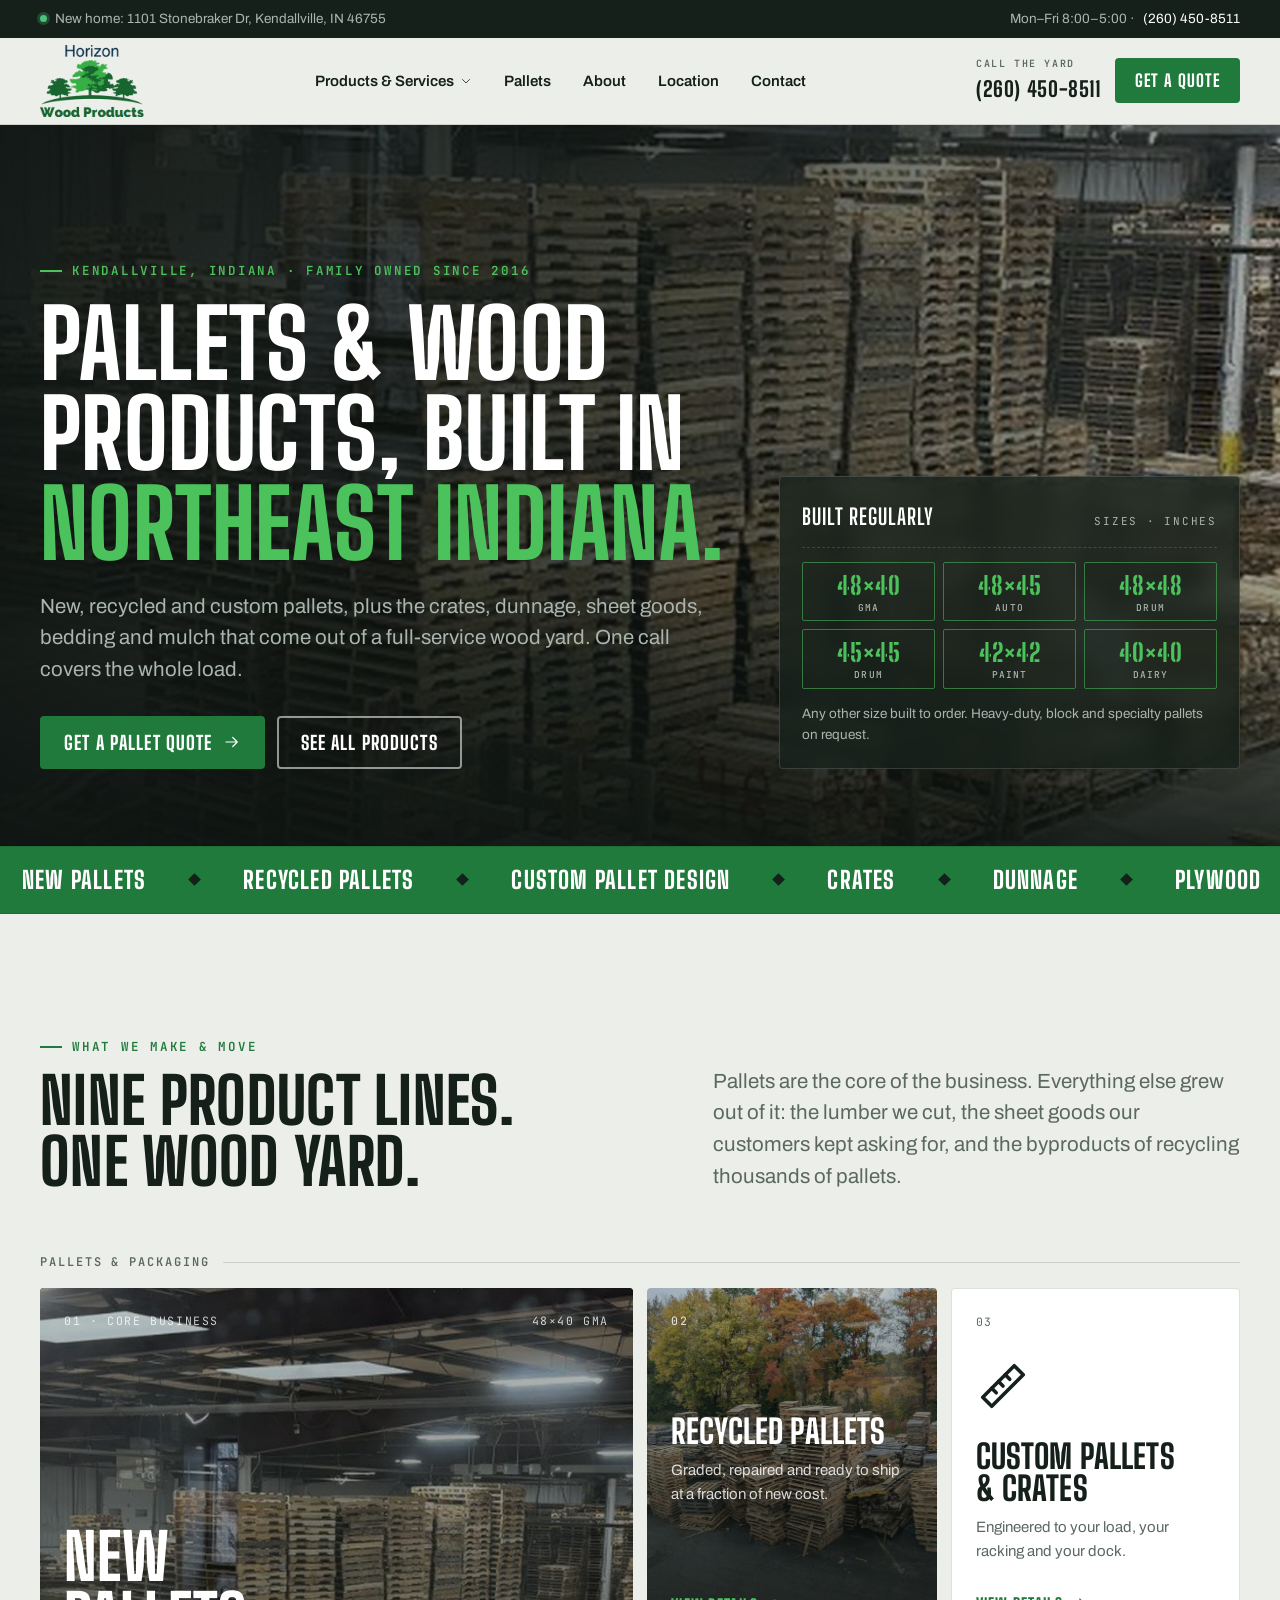
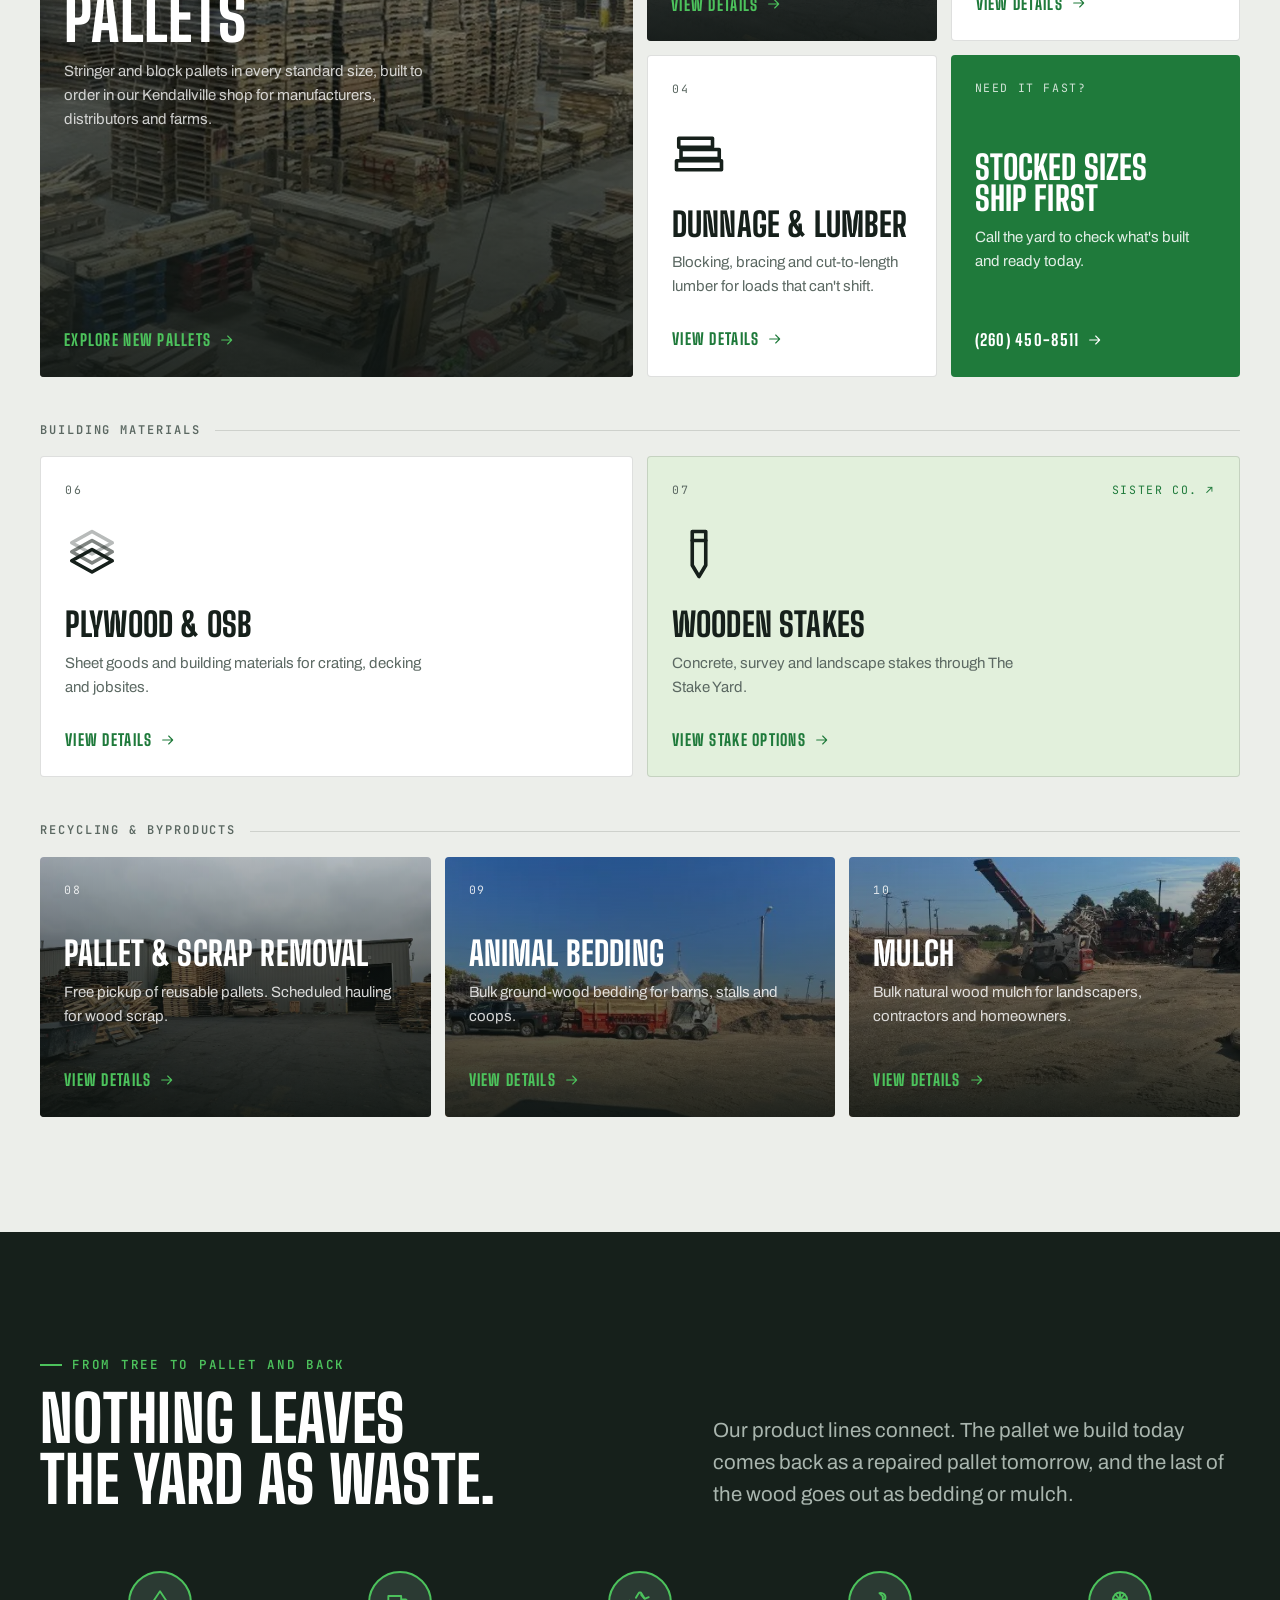
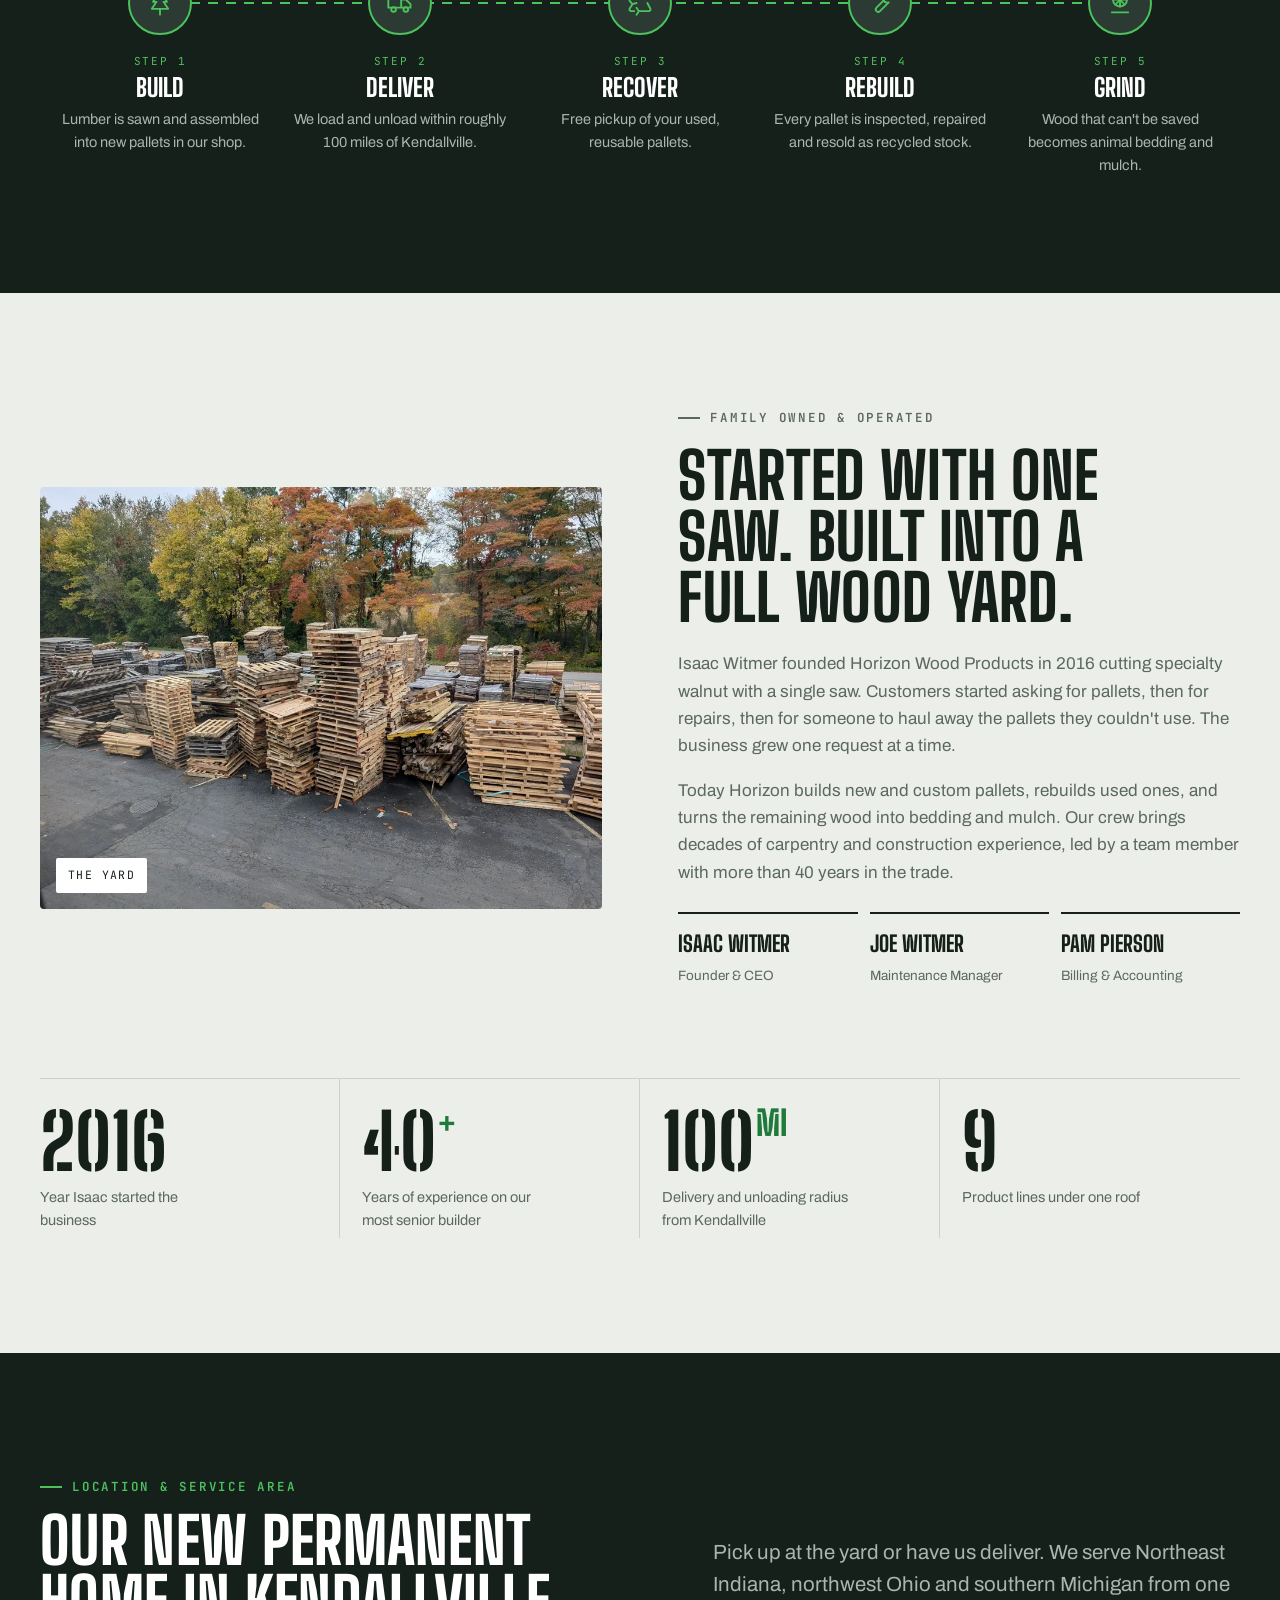
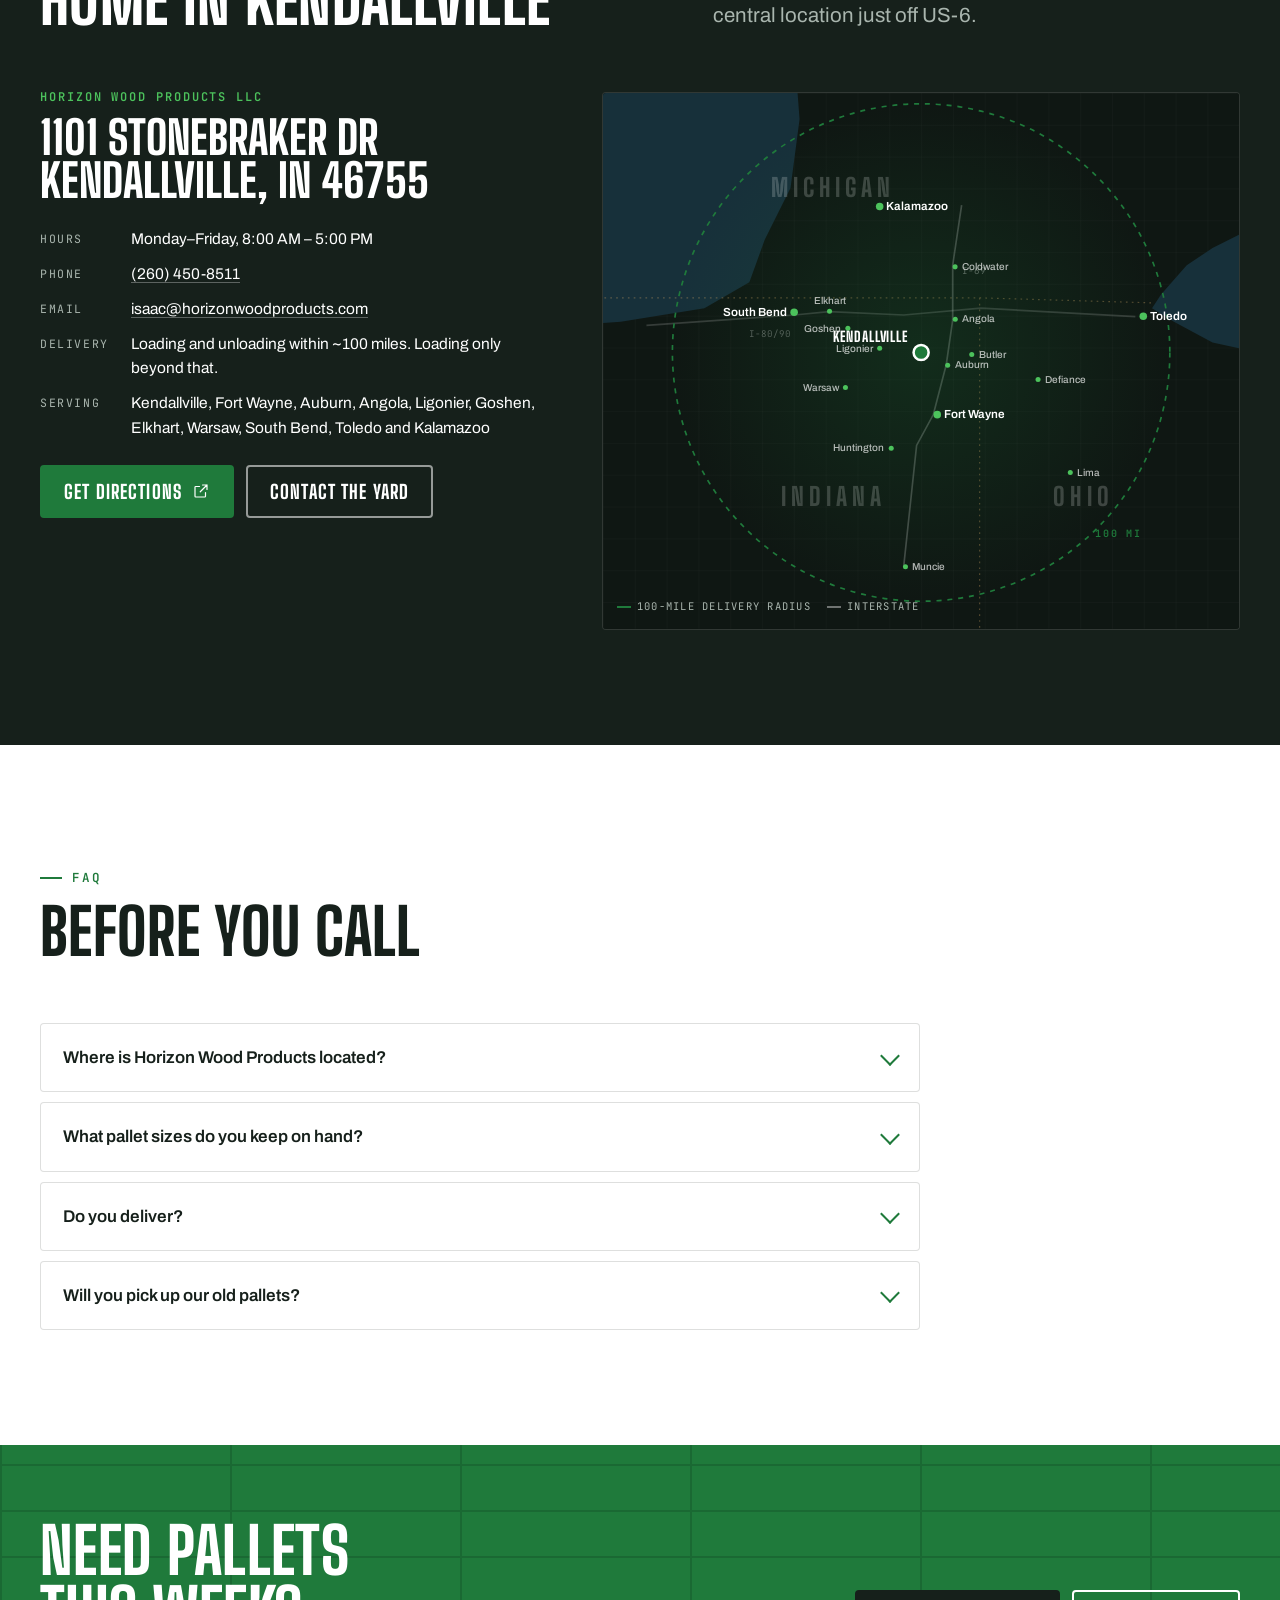
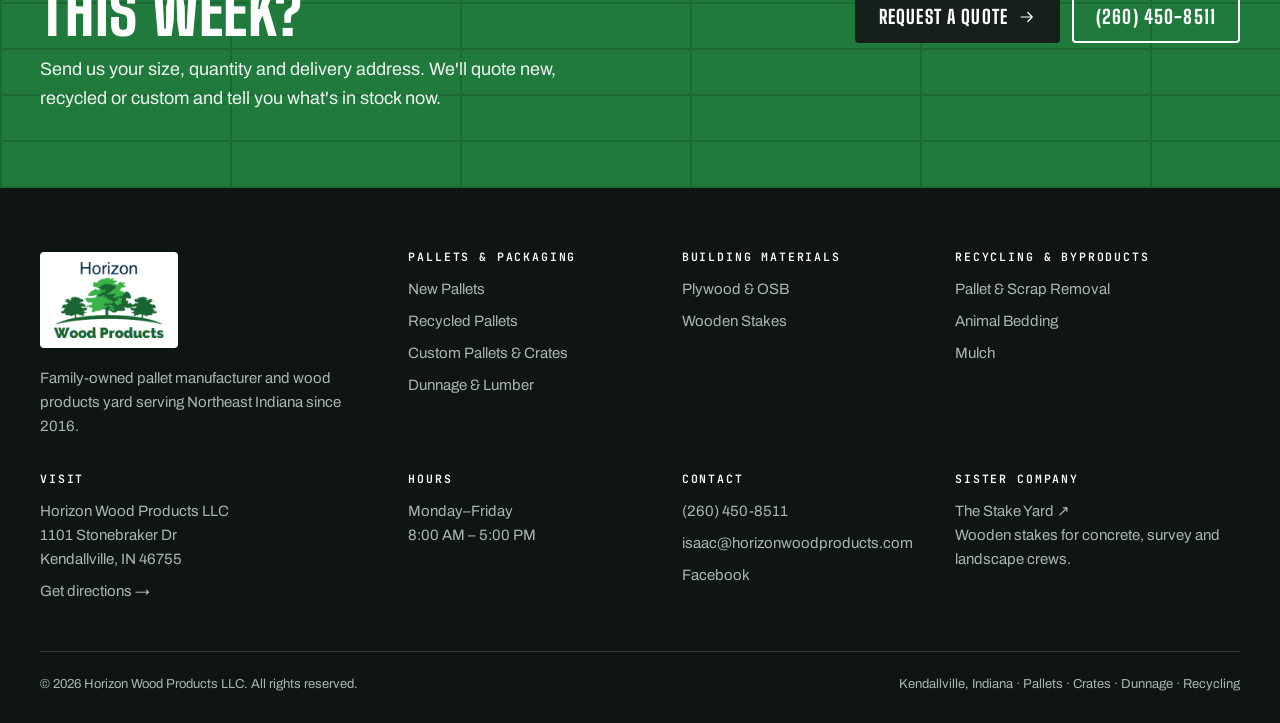
==== index.html @ 05ebec8e "Horizon Wood Products site: green logo variant with Formspree quote form Co-Authored-By: Claude Opus" ====
<!doctype html>
<html lang="en-US">
<head>
<meta charset="utf-8">
<meta name="viewport" content="width=device-width, initial-scale=1, viewport-fit=cover">
<title>Pallet Company in Kendallville, IN | Horizon Wood Products</title>
<meta name="claude:viewport-fit-sides" content="cover">
<meta name="description" content="Family-owned pallet manufacturer in Kendallville, Indiana. New, recycled and custom pallets, crates, dunnage, plywood, OSB, free pallet pickup, animal bedding and mulch. Delivery within 100 miles.">
<link rel="canonical" href="https://horizonwoodproducts.com/">
<meta name="robots" content="index, follow, max-image-preview:large">
<meta name="theme-color" content="#16201b">
<meta name="geo.region" content="US-IN">
<meta name="geo.placename" content="Kendallville, Indiana">
<meta property="og:type" content="website">
<meta property="og:site_name" content="Horizon Wood Products">
<meta property="og:title" content="Pallet Company in Kendallville, IN | Horizon Wood Products">
<meta property="og:description" content="Family-owned pallet manufacturer in Kendallville, Indiana. New, recycled and custom pallets, crates, dunnage, plywood, OSB, free pallet pickup, animal bedding and mulch. Delivery within 100 miles.">
<meta property="og:url" content="https://horizonwoodproducts.com/">
<meta property="og:image" content="https://horizonwoodproducts.com/assets/img/og-horizon.jpg">
<meta property="og:image:width" content="1200">
<meta property="og:image:height" content="630">
<meta property="og:locale" content="en_US">
<meta name="twitter:card" content="summary_large_image">
<meta name="twitter:title" content="Pallet Company in Kendallville, IN | Horizon Wood Products">
<meta name="twitter:description" content="Family-owned pallet manufacturer in Kendallville, Indiana. New, recycled and custom pallets, crates, dunnage, plywood, OSB, free pallet pickup, animal bedding and mulch. Delivery within 100 miles.">
<meta name="twitter:image" content="https://horizonwoodproducts.com/assets/img/og-horizon.jpg">
<link rel="icon" href="assets/img/favicon.png" type="image/png">
<link rel="apple-touch-icon" href="assets/img/apple-touch-icon.png">
<link rel="preconnect" href="https://fonts.googleapis.com">
<link rel="preconnect" href="https://fonts.gstatic.com" crossorigin>
<link rel="stylesheet" href="https://fonts.googleapis.com/css2?family=Archivo:wght@400;500;600;700&family=Big+Shoulders+Display:wght@700;800;900&family=Big+Shoulders+Stencil+Display:wght@800&family=JetBrains+Mono:wght@500;600&display=swap">
<link rel="preload" as="image" href="assets/img/pallet-shop-floor.webp" fetchpriority="high">
<link rel="stylesheet" href="assets/css/styles.css">
<script type="application/ld+json">{"@context": "https://schema.org", "@type": "LocalBusiness", "@id": "https://horizonwoodproducts.com/#business", "name": "Horizon Wood Products LLC", "alternateName": "Horizon Wood Products", "url": "https://horizonwoodproducts.com/", "logo": "https://horizonwoodproducts.com/assets/img/logo.png", "image": "https://horizonwoodproducts.com/assets/img/og-horizon.jpg", "telephone": "+12604508511", "email": "isaac@horizonwoodproducts.com", "priceRange": "$$", "address": {"@type": "PostalAddress", "streetAddress": "1101 Stonebraker Dr", "addressLocality": "Kendallville", "addressRegion": "IN", "postalCode": "46755", "addressCountry": "US"}, "openingHoursSpecification": [{"@type": "OpeningHoursSpecification", "dayOfWeek": ["Monday", "Tuesday", "Wednesday", "Thursday", "Friday"], "opens": "08:00", "closes": "17:00"}], "sameAs": ["https://www.facebook.com/profile.php?id=100089340871191"], "description": "Family-owned pallet manufacturer and wood products company in Kendallville, Indiana. New, recycled and custom pallets, crates, dunnage, plywood, OSB, pallet and scrap removal, animal bedding and mulch.", "foundingDate": "2016", "founder": {"@type": "Person", "name": "Isaac Witmer"}, "areaServed": [{"@type": "State", "name": "Indiana"}, {"@type": "State", "name": "Ohio"}, {"@type": "State", "name": "Michigan"}, {"@type": "City", "name": "Kendallville, IN"}, {"@type": "City", "name": "Fort Wayne, IN"}, {"@type": "City", "name": "Auburn, IN"}, {"@type": "City", "name": "Angola, IN"}, {"@type": "City", "name": "Goshen, IN"}, {"@type": "City", "name": "Elkhart, IN"}, {"@type": "City", "name": "Warsaw, IN"}, {"@type": "City", "name": "Butler, IN"}], "subOrganization": {"@type": "Organization", "name": "The Stake Yard", "url": "https://thestakeyard.com/"}, "hasOfferCatalog": {"@type": "OfferCatalog", "name": "Products and services", "itemListElement": [{"@type": "Offer", "itemOffered": {"@type": "Service", "name": "New Pallets", "url": "https://horizonwoodproducts.com/pallets.html"}}, {"@type": "Offer", "itemOffered": {"@type": "Service", "name": "Recycled Pallets", "url": "https://horizonwoodproducts.com/recycled-pallets.html"}}, {"@type": "Offer", "itemOffered": {"@type": "Service", "name": "Custom Pallets & Crates", "url": "https://horizonwoodproducts.com/custom-pallets-crates.html"}}, {"@type": "Offer", "itemOffered": {"@type": "Service", "name": "Dunnage & Lumber", "url": "https://horizonwoodproducts.com/dunnage.html"}}, {"@type": "Offer", "itemOffered": {"@type": "Service", "name": "Plywood & OSB", "url": "https://horizonwoodproducts.com/plywood-osb.html"}}, {"@type": "Offer", "itemOffered": {"@type": "Service", "name": "Wooden Stakes", "url": "https://horizonwoodproducts.com/wooden-stakes.html"}}, {"@type": "Offer", "itemOffered": {"@type": "Service", "name": "Pallet & Scrap Removal", "url": "https://horizonwoodproducts.com/pallet-scrap-removal.html"}}, {"@type": "Offer", "itemOffered": {"@type": "Service", "name": "Animal Bedding", "url": "https://horizonwoodproducts.com/animal-bedding.html"}}, {"@type": "Offer", "itemOffered": {"@type": "Service", "name": "Mulch", "url": "https://horizonwoodproducts.com/mulch.html"}}]}}</script>
<script type="application/ld+json">{"@context": "https://schema.org", "@type": "WebSite", "name": "Horizon Wood Products", "url": "https://horizonwoodproducts.com/"}</script>
<script type="application/ld+json">{"@context": "https://schema.org", "@type": "FAQPage", "mainEntity": [{"@type": "Question", "name": "Where is Horizon Wood Products located?", "acceptedAnswer": {"@type": "Answer", "text": "Our permanent facility is at 1101 Stonebraker Dr, Kendallville, IN 46755. We're open Monday through Friday, 8:00 AM to 5:00 PM."}}, {"@type": "Question", "name": "What pallet sizes do you keep on hand?", "acceptedAnswer": {"@type": "Answer", "text": "We build 48×40, 48×45, 48×48, 45×45, 42×42 and 40×40 pallets regularly, and we can build any other size your operation needs."}}, {"@type": "Question", "name": "Do you deliver?", "acceptedAnswer": {"@type": "Answer", "text": "Yes. We load and unload for businesses within about 100 miles of Kendallville, which covers Fort Wayne, South Bend, Toledo and Kalamazoo. Outside that radius we can load your truck at our yard."}}, {"@type": "Question", "name": "Will you pick up our old pallets?", "acceptedAnswer": {"@type": "Answer", "text": "Yes. Pickup of reusable pallets is free. We inspect and repair what we can, and grind unusable wood into animal bedding and mulch so it stays out of the landfill."}}]}</script>
</head>
<body>
<a class="skip" href="#main">Skip to content</a>
<div class="topbar"><div class="wrap">
  <span><i class="dot" aria-hidden="true"></i>New home: 1101 Stonebraker Dr, Kendallville, IN 46755</span>
  <span>Mon–Fri 8:00–5:00 · <a href="tel:+12604508511">(260) 450-8511</a></span>
</div></div>
<header class="site-header">
  <nav class="wrap nav" aria-label="Main">
    <a class="logo" href="index.html" aria-label="Horizon Wood Products home"><img src="assets/img/horizon-logo.png" alt="Horizon Wood Products" width="266" height="184"></a>
    <ul class="menu" id="menu">
      <li class="has-mega"><button type="button" aria-expanded="false" aria-controls="mega">Products &amp; Services <svg class="" viewBox="0 0 24 24" fill="none" stroke="currentColor" stroke-width="1.6" stroke-linecap="round" stroke-linejoin="round" aria-hidden="true"><path d="M5 9l7 7 7-7"/></svg></button><div class="mega" id="mega"><div class="wrap"><div><h3>PALLETS & PACKAGING</h3><ul><li><a href="pallets.html"><strong>New Pallets</strong><span>GMA 48×40 and every standard size, built to order in our shop.</span></a></li><li><a href="recycled-pallets.html"><strong>Recycled Pallets</strong><span>Graded, repaired and ready to ship at a fraction of new cost.</span></a></li><li><a href="custom-pallets-crates.html"><strong>Custom Pallets & Crates</strong><span>Engineered to your load, your racking and your dock.</span></a></li><li><a href="dunnage.html"><strong>Dunnage & Lumber</strong><span>Blocking, bracing and cut-to-length lumber for loads that can't shift.</span></a></li></ul></div><div><h3>BUILDING MATERIALS</h3><ul><li><a href="plywood-osb.html"><strong>Plywood & OSB</strong><span>Sheet goods and building materials for crating, decking and jobsites.</span></a></li><li><a href="wooden-stakes.html"><strong>Wooden Stakes</strong><span>Concrete, survey and landscape stakes through The Stake Yard.</span></a></li></ul></div><div><h3>RECYCLING & BYPRODUCTS</h3><ul><li><a href="pallet-scrap-removal.html"><strong>Pallet & Scrap Removal</strong><span>Free pickup of reusable pallets. Scheduled hauling for wood scrap.</span></a></li><li><a href="animal-bedding.html"><strong>Animal Bedding</strong><span>Bulk ground-wood bedding for barns, stalls and coops.</span></a></li><li><a href="mulch.html"><strong>Mulch</strong><span>Bulk natural wood mulch for landscapers, contractors and homeowners.</span></a></li></ul></div><div class="mega-cta"><div><p class="eyebrow">Not sure what you need?</p></div><h3 class="h-sm">Tell us the load. We'll spec the pallet.</h3><p>Send dimensions, weight and quantity and we'll recommend new, recycled or custom.</p><a class="btn" href="contact.html">Get a quote <svg class="" viewBox="0 0 24 24" fill="none" stroke="currentColor" stroke-width="1.6" stroke-linecap="round" stroke-linejoin="round" aria-hidden="true"><path d="M4 12h15M13 6l6 6-6 6"/></svg></a></div></div></div></li>
      <li><a href="pallets.html">Pallets</a></li>
      <li><a href="index.html#about">About</a></li>
      <li><a href="index.html#location">Location</a></li>
      <li><a href="contact.html">Contact</a></li>
      <li class="menu-mobile-cta"><a class="btn" href="contact.html">Get a quote <svg class="" viewBox="0 0 24 24" fill="none" stroke="currentColor" stroke-width="1.6" stroke-linecap="round" stroke-linejoin="round" aria-hidden="true"><path d="M4 12h15M13 6l6 6-6 6"/></svg></a><a class="btn ghost" href="tel:+12604508511">Call (260) 450-8511</a></li>
    </ul>
    <div class="nav-cta">
      <a class="nav-phone" href="tel:+12604508511"><small>CALL THE YARD</small>(260) 450-8511</a>
      <a class="btn" href="contact.html">Get a quote</a>
      <button class="burger" type="button" aria-label="Open menu" aria-expanded="false" aria-controls="menu"><span></span></button>
    </div>
  </nav>
</header>
<main id="main">
<section class="hero on-dark">
  <div class="hero-media"><img src="assets/img/pallet-shop-floor.webp" srcset="assets/img/pallet-shop-floor-sm.webp 900w, assets/img/pallet-shop-floor.webp 1200w" sizes="100vw" alt="Stacks of new and repaired wooden pallets on the Horizon Wood Products shop floor" width="1200" height="1600" fetchpriority="high"></div>
  <div class="wrap">
    <div>
      <p class="eyebrow">Kendallville, Indiana · Family owned since 2016</p>
      <h1 class="h-xl"><span class="line"><span>Pallets &amp; wood</span></span><span class="line"><span>products, built in</span></span><span class="line"><span class="accent">Northeast Indiana.</span></span></h1>
      <p class="lead">New, recycled and custom pallets, plus the crates, dunnage, sheet goods, bedding and mulch that come out of a full-service wood yard. One call covers the whole load.</p>
      <div class="btn-row"><a class="btn" href="contact.html">Get a pallet quote <svg class="" viewBox="0 0 24 24" fill="none" stroke="currentColor" stroke-width="1.6" stroke-linecap="round" stroke-linejoin="round" aria-hidden="true"><path d="M4 12h15M13 6l6 6-6 6"/></svg></a><a class="btn ghost" href="#products">See all products</a></div>
    </div>
    <aside class="spec-card" aria-label="Pallet sizes we build regularly">
      <header><b>Built regularly</b><span>SIZES · INCHES</span></header>
      <ul class="sizes"><li>48×40<small>GMA</small></li><li>48×45<small>AUTO</small></li><li>48×48<small>DRUM</small></li><li>45×45<small>DRUM</small></li><li>42×42<small>PAINT</small></li><li>40×40<small>DAIRY</small></li></ul>
      <p>Any other size built to order. Heavy-duty, block and specialty pallets on request.</p>
    </aside>
  </div>
</section>
<div class="ticker" aria-hidden="true"><div class="ticker-track"><span>New pallets</span><span>Recycled pallets</span><span>Custom pallet design</span><span>Crates</span><span>Dunnage</span><span>Plywood</span><span>OSB</span><span>Wooden stakes</span><span>Scrap removal</span><span>Animal bedding</span><span>Mulch</span><span>Materials</span><span>New pallets</span><span>Recycled pallets</span><span>Custom pallet design</span><span>Crates</span><span>Dunnage</span><span>Plywood</span><span>OSB</span><span>Wooden stakes</span><span>Scrap removal</span><span>Animal bedding</span><span>Mulch</span><span>Materials</span></div></div>

<section class="section" id="products" aria-labelledby="prod-h"><div class="wrap">
  <div class="sec-head">
    <div><p class="eyebrow">What we make &amp; move</p><h2 id="prod-h" class="h-lg">Nine product lines.<br>One wood yard.</h2></div>
    <p class="lead">Pallets are the core of the business. Everything else grew out of it: the lumber we cut, the sheet goods our customers kept asking for, and the byproducts of recycling thousands of pallets.</p>
  </div>
  <div class="family"><p class="family-label">Pallets &amp; packaging</p>
    <div class="bento">
      <a class="card feature" href="pallets.html" data-reveal="0"><div class="bg"><img src="assets/img/pallet-shop-floor-sm.webp" alt="" loading="lazy" width="960" height="723"></div>
        <div class="num"><span>01 · CORE BUSINESS</span><span>48×40 GMA</span></div>
        <div><h3>New<br>Pallets</h3><p>Stringer and block pallets in every standard size, built to order in our Kendallville shop for manufacturers, distributors and farms.</p></div>
        <span class="go">Explore new pallets <svg class="" viewBox="0 0 24 24" fill="none" stroke="currentColor" stroke-width="1.6" stroke-linecap="round" stroke-linejoin="round" aria-hidden="true"><path d="M4 12h15M13 6l6 6-6 6"/></svg></span></a>
      <a class="card photo" href="recycled-pallets.html" data-reveal="2"><div class="bg"><img src="assets/img/pallet-yard-fall-sm.webp" alt="" loading="lazy" decoding="async" width="960" height="723"></div><div class="num"><span>02</span></div><div><h3>Recycled Pallets</h3><p>Graded, repaired and ready to ship at a fraction of new cost.</p></div><span class="go">View details <svg class="" viewBox="0 0 24 24" fill="none" stroke="currentColor" stroke-width="1.6" stroke-linecap="round" stroke-linejoin="round" aria-hidden="true"><path d="M4 12h15M13 6l6 6-6 6"/></svg></span></a>
      <a class="card " href="custom-pallets-crates.html" data-reveal="3"><div class="num"><span>03</span></div><svg class="icon" viewBox="0 0 24 24" fill="none" stroke="currentColor" stroke-width="1.6" stroke-linecap="round" stroke-linejoin="round" aria-hidden="true"><path d="M3 17L17 3l4 4L7 21z"/><path d="M7 13l2 2M10 10l2 2M13 7l2 2"/></svg><div><h3>Custom Pallets & Crates</h3><p>Engineered to your load, your racking and your dock.</p></div><span class="go">View details <svg class="" viewBox="0 0 24 24" fill="none" stroke="currentColor" stroke-width="1.6" stroke-linecap="round" stroke-linejoin="round" aria-hidden="true"><path d="M4 12h15M13 6l6 6-6 6"/></svg></span></a>
      <a class="card " href="dunnage.html" data-reveal="4"><div class="num"><span>04</span></div><svg class="icon" viewBox="0 0 24 24" fill="none" stroke="currentColor" stroke-width="1.6" stroke-linecap="round" stroke-linejoin="round" aria-hidden="true"><rect x="2" y="15" width="20" height="4"/><rect x="4" y="10" width="17" height="4"/><rect x="3" y="5" width="15" height="4"/></svg><div><h3>Dunnage & Lumber</h3><p>Blocking, bracing and cut-to-length lumber for loads that can't shift.</p></div><span class="go">View details <svg class="" viewBox="0 0 24 24" fill="none" stroke="currentColor" stroke-width="1.6" stroke-linecap="round" stroke-linejoin="round" aria-hidden="true"><path d="M4 12h15M13 6l6 6-6 6"/></svg></span></a>
      <div class="card" style="background:var(--signal);color:#fff;border:0" data-reveal="5"><div class="num" style="color:rgba(255,255,255,.8)"><span>NEED IT FAST?</span></div><div><h3>Stocked sizes ship first</h3><p style="color:rgba(255,255,255,.88)">Call the yard to check what's built and ready today.</p></div><a class="go" style="color:#fff;text-decoration:none" href="tel:+12604508511">(260) 450-8511 <svg class="" viewBox="0 0 24 24" fill="none" stroke="currentColor" stroke-width="1.6" stroke-linecap="round" stroke-linejoin="round" aria-hidden="true"><path d="M4 12h15M13 6l6 6-6 6"/></svg></a></div>
    </div>
  </div>
  <div class="family"><p class="family-label">Building materials</p>
    <div class="bento" style="grid-template-columns:repeat(2,minmax(0,1fr))">
      <a class="card " href="plywood-osb.html" data-reveal="6"><div class="num"><span>06</span></div><svg class="icon" viewBox="0 0 24 24" fill="none" stroke="currentColor" stroke-width="1.6" stroke-linecap="round" stroke-linejoin="round" aria-hidden="true"><path d="M3 15l9 5 9-5-9-5z"/><path d="M3 11l9 5 9-5-9-5z" opacity=".55"/><path d="M3 7l9 5 9-5-9-5z" opacity=".3"/></svg><div><h3>Plywood & OSB</h3><p>Sheet goods and building materials for crating, decking and jobsites.</p></div><span class="go">View details <svg class="" viewBox="0 0 24 24" fill="none" stroke="currentColor" stroke-width="1.6" stroke-linecap="round" stroke-linejoin="round" aria-hidden="true"><path d="M4 12h15M13 6l6 6-6 6"/></svg></span></a>
      <a class="card ext" href="wooden-stakes.html" data-reveal="7"><div class="num"><span>07</span><em>SISTER CO. ↗</em></div><svg class="icon" viewBox="0 0 24 24" fill="none" stroke="currentColor" stroke-width="1.6" stroke-linecap="round" stroke-linejoin="round" aria-hidden="true"><path d="M9 2h6v15l-3 5-3-5z"/><path d="M9 6h6"/></svg><div><h3>Wooden Stakes</h3><p>Concrete, survey and landscape stakes through The Stake Yard.</p></div><span class="go">View stake options <svg class="" viewBox="0 0 24 24" fill="none" stroke="currentColor" stroke-width="1.6" stroke-linecap="round" stroke-linejoin="round" aria-hidden="true"><path d="M4 12h15M13 6l6 6-6 6"/></svg></span></a>
    </div>
  </div>
  <div class="family"><p class="family-label">Recycling &amp; byproducts</p>
    <div class="bento three">
      <a class="card photo" href="pallet-scrap-removal.html" data-reveal="8"><div class="bg"><img src="assets/img/facility-dock-sm.webp" alt="" loading="lazy" decoding="async" width="960" height="723"></div><div class="num"><span>08</span></div><div><h3>Pallet & Scrap Removal</h3><p>Free pickup of reusable pallets. Scheduled hauling for wood scrap.</p></div><span class="go">View details <svg class="" viewBox="0 0 24 24" fill="none" stroke="currentColor" stroke-width="1.6" stroke-linecap="round" stroke-linejoin="round" aria-hidden="true"><path d="M4 12h15M13 6l6 6-6 6"/></svg></span></a>
      <a class="card photo" href="animal-bedding.html" data-reveal="9"><div class="bg"><img src="assets/img/bedding-loadout.webp" alt="" loading="lazy" decoding="async" width="960" height="723"></div><div class="num"><span>09</span></div><div><h3>Animal Bedding</h3><p>Bulk ground-wood bedding for barns, stalls and coops.</p></div><span class="go">View details <svg class="" viewBox="0 0 24 24" fill="none" stroke="currentColor" stroke-width="1.6" stroke-linecap="round" stroke-linejoin="round" aria-hidden="true"><path d="M4 12h15M13 6l6 6-6 6"/></svg></span></a>
      <a class="card photo" href="mulch.html" data-reveal="10"><div class="bg"><img src="assets/img/grinding-yard.webp" alt="" loading="lazy" decoding="async" width="960" height="723"></div><div class="num"><span>10</span></div><div><h3>Mulch</h3><p>Bulk natural wood mulch for landscapers, contractors and homeowners.</p></div><span class="go">View details <svg class="" viewBox="0 0 24 24" fill="none" stroke="currentColor" stroke-width="1.6" stroke-linecap="round" stroke-linejoin="round" aria-hidden="true"><path d="M4 12h15M13 6l6 6-6 6"/></svg></span></a>
    </div>
  </div>
</div></section>

<section class="section dark on-dark" aria-labelledby="loop-h"><div class="wrap">
  <div class="sec-head">
    <div><p class="eyebrow">From tree to pallet and back</p><h2 id="loop-h" class="h-lg">Nothing leaves the yard as waste.</h2></div>
    <p class="lead">Our product lines connect. The pallet we build today comes back as a repaired pallet tomorrow, and the last of the wood goes out as bedding or mulch.</p>
  </div>
  <ol class="loop" data-reveal><li data-reveal="0"><div class="node"><svg class="" viewBox="0 0 24 24" fill="none" stroke="currentColor" stroke-width="1.6" stroke-linecap="round" stroke-linejoin="round" aria-hidden="true"><path d="M12 2l6 9h-3l4 6H5l4-6H6z"/><path d="M12 17v5"/></svg></div><div><small>STEP 1</small><h3>Build</h3><p>Lumber is sawn and assembled into new pallets in our shop.</p></div></li><li data-reveal="1"><div class="node"><svg class="" viewBox="0 0 24 24" fill="none" stroke="currentColor" stroke-width="1.6" stroke-linecap="round" stroke-linejoin="round" aria-hidden="true"><path d="M2 6h11v10H2zM13 9h4l4 4v3h-8z"/><circle cx="6.5" cy="17.5" r="2"/><circle cx="17" cy="17.5" r="2"/></svg></div><div><small>STEP 2</small><h3>Deliver</h3><p>We load and unload within roughly 100 miles of Kendallville.</p></div></li><li data-reveal="2"><div class="node"><svg class="" viewBox="0 0 24 24" fill="none" stroke="currentColor" stroke-width="1.6" stroke-linecap="round" stroke-linejoin="round" aria-hidden="true"><path d="M7 19H4.5a1.5 1.5 0 0 1-1.3-2.3L5.5 13"/><path d="M11 19h8.5a1.5 1.5 0 0 0 1.3-2.3L18.3 12"/><path d="M8.5 7.5l2.2-3.7a1.5 1.5 0 0 1 2.6 0l2.4 4"/><path d="M9 16l2 3-2 3M3 10l2.5 3L9 12M13 5l3 3.5 3.5-1.5"/></svg></div><div><small>STEP 3</small><h3>Recover</h3><p>Free pickup of your used, reusable pallets.</p></div></li><li data-reveal="3"><div class="node"><svg class="" viewBox="0 0 24 24" fill="none" stroke="currentColor" stroke-width="1.6" stroke-linecap="round" stroke-linejoin="round" aria-hidden="true"><path d="M14.5 6.5a4 4 0 0 0 5 5L12 19a2 2 0 0 1-3-3l7.5-7.5a4 4 0 0 0-5-5z"/></svg></div><div><small>STEP 4</small><h3>Rebuild</h3><p>Every pallet is inspected, repaired and resold as recycled stock.</p></div></li><li data-reveal="4"><div class="node"><svg class="" viewBox="0 0 24 24" fill="none" stroke="currentColor" stroke-width="1.6" stroke-linecap="round" stroke-linejoin="round" aria-hidden="true"><circle cx="12" cy="9" r="6"/><path d="M12 3v12M6 9h12M8 13.5l8-9M8 4.5l8 9"/><path d="M5 20h14"/></svg></div><div><small>STEP 5</small><h3>Grind</h3><p>Wood that can't be saved becomes animal bedding and mulch.</p></div></li></ol>
</div></section>

<section class="section" id="about" aria-labelledby="about-h"><div class="wrap">
  <div class="split">
    <figure class="media" data-reveal style="margin:0"><img src="assets/img/pallet-yard-fall-sm.webp" alt="Sorted stacks of recycled pallets in the Horizon Wood Products yard in autumn" loading="lazy" width="960" height="723"><span class="tag">The yard</span></figure>
    <div class="prose" data-reveal="1">
      <p class="eyebrow">Family owned &amp; operated</p>
      <h2 id="about-h" class="h-lg">Started with one saw. Built into a full wood yard.</h2>
      <p>Isaac Witmer founded Horizon Wood Products in 2016 cutting specialty walnut with a single saw. Customers started asking for pallets, then for repairs, then for someone to haul away the pallets they couldn't use. The business grew one request at a time.</p>
      <p>Today Horizon builds new and custom pallets, rebuilds used ones, and turns the remaining wood into bedding and mulch. Our crew brings decades of carpentry and construction experience, led by a team member with more than 40 years in the trade.</p>
      <div class="team"><div><b>Isaac Witmer</b><span>Founder &amp; CEO</span></div><div><b>Joe Witmer</b><span>Maintenance Manager</span></div><div><b>Pam Pierson</b><span>Billing &amp; Accounting</span></div></div>
    </div>
  </div>
  <div class="stats" style="margin-top:clamp(48px,7vw,90px)">
    <div class="stat" data-reveal="0"><b data-count="2016" data-from="1990">2016</b><span>Year Isaac started the business</span></div>
    <div class="stat" data-reveal="1"><b><span data-count="40">40</span><sup>+</sup></b><span>Years of experience on our most senior builder</span></div>
    <div class="stat" data-reveal="2"><b><span data-count="100">100</span><sup>MI</sup></b><span>Delivery and unloading radius from Kendallville</span></div>
    <div class="stat" data-reveal="3"><b data-count="9">9</b><span>Product lines under one roof</span></div>
  </div>
</div></section>

<section class="section dark on-dark" id="location" aria-labelledby="loc-h"><div class="wrap">
  <div class="sec-head"><div><p class="eyebrow">Location &amp; service area</p><h2 id="loc-h" class="h-lg">Our new permanent home in Kendallville</h2></div>
    <p class="lead">Pick up at the yard or have us deliver. We serve Northeast Indiana, northwest Ohio and southern Michigan from one central location just off US-6.</p></div>
  <div class="locate">
    <div class="locate-info">
      <p class="addr"><small>HORIZON WOOD PRODUCTS LLC</small>1101 Stonebraker Dr<br>Kendallville, IN 46755</p>
      <dl class="facts">
        <dt>Hours</dt><dd>Monday–Friday, 8:00 AM – 5:00 PM</dd>
        <dt>Phone</dt><dd><a href="tel:+12604508511">(260) 450-8511</a></dd>
        <dt>Email</dt><dd><a href="mailto:isaac@horizonwoodproducts.com">isaac@horizonwoodproducts.com</a></dd>
        <dt>Delivery</dt><dd>Loading and unloading within ~100 miles. Loading only beyond that.</dd>
        <dt>Serving</dt><dd>Kendallville, Fort Wayne, Auburn, Angola, Ligonier, Goshen, Elkhart, Warsaw, South Bend, Toledo and Kalamazoo</dd>
      </dl>
      <div class="btn-row"><a class="btn" href="https://www.google.com/maps/dir/?api=1&destination=1101+Stonebraker+Dr+Kendallville+IN+46755" target="_blank" rel="noopener">Get directions <svg class="" viewBox="0 0 24 24" fill="none" stroke="currentColor" stroke-width="1.6" stroke-linecap="round" stroke-linejoin="round" aria-hidden="true"><path d="M14 4h6v6M20 4l-9 9M18 14v5a1 1 0 0 1-1 1H5a1 1 0 0 1-1-1V7a1 1 0 0 1 1-1h5"/></svg></a><a class="btn ghost" href="contact.html">Contact the yard</a></div>
    </div>
    <div class="map-card" data-reveal><svg viewBox="0 0 760 640" role="img" aria-labelledby="map-t map-d"><title id="map-t">Horizon Wood Products service area</title><desc id="map-d">Map of Northeast Indiana, northwest Ohio and southern Michigan showing Horizon Wood Products in Kendallville, Indiana and a 100-mile delivery radius that reaches Fort Wayne, South Bend, Toledo and Kalamazoo.</desc><defs><pattern id="g" width="38" height="38" patternUnits="userSpaceOnUse"><path d="M38 0H0V38" fill="none" stroke="rgba(255,255,255,.05)"/></pattern><radialGradient id="rg"><stop offset="0" stop-color="#1f7a3b" stop-opacity=".22"/><stop offset="1" stop-color="#1f7a3b" stop-opacity="0"/></radialGradient></defs><rect width="760" height="640" fill="#0f1713"/><rect width="760" height="640" fill="url(#g)"/><path d="M21.2 273.4 L121.1 257.0 L174.8 226.2 L193.3 175.0 L224.0 113.5 L234.8 31.5 L228.6 -50.5 L-40.3 -50.5 L-40.3 277.5Z" fill="#17303a"/><path d="M655.8 257.0 L666.6 240.6 L697.3 205.7 L728.1 185.2 L789.5 154.5 L881.7 134.0 L881.7 339.0 L774.2 308.2 L728.1 298.0 L682.0 273.4Z" fill="#17303a"/><path d="M-40.3 244.7 L449.9 244.7 L658.9 250.8 M449.9 244.7 L449.9 1015.5" stroke="rgba(217,168,104,.35)" stroke-width="1.4" stroke-dasharray="2 5" fill="none"/><text x="275" y="124" fill="rgba(255,255,255,.2)" font-family="Big Shoulders Display, Arial Narrow, sans-serif" font-weight="800" font-size="30" letter-spacing="6" text-anchor="middle">MICHIGAN</text><text x="275" y="493" fill="rgba(255,255,255,.2)" font-family="Big Shoulders Display, Arial Narrow, sans-serif" font-weight="800" font-size="30" letter-spacing="6" text-anchor="middle">INDIANA</text><text x="574" y="493" fill="rgba(255,255,255,.2)" font-family="Big Shoulders Display, Arial Narrow, sans-serif" font-weight="800" font-size="30" letter-spacing="6" text-anchor="middle">OHIO</text><path d="M359.3 564.5 L374.6 421.0 L394.6 384.1 L410.0 324.6 L417.7 271.3 L417.7 205.7 L428.4 134.0" stroke="rgba(255,255,255,.22)" stroke-width="2" fill="none"/><text x="429" y="216" fill="rgba(255,255,255,.35)" font-family="JetBrains Mono, monospace" font-size="11">I-69</text><path d="M51.9 277.5 L228.6 265.2 L270.1 261.1 L359.3 265.2 L451.5 257.0 L635.9 267.2" stroke="rgba(255,255,255,.16)" stroke-width="2" fill="none"/><text x="175" y="291" fill="rgba(255,255,255,.3)" font-family="JetBrains Mono, monospace" font-size="11">I-80/90</text><circle cx="380.0" cy="310.0" r="297.1" fill="url(#rg)"/><circle class="ring" cx="380.0" cy="310.0" r="297.1" fill="none" stroke="#1f7a3b" stroke-width="2"/><text x="588" y="530" fill="#1f7a3b" font-family="JetBrains Mono, monospace" font-size="12" letter-spacing="2" font-weight="600">100 MI</text><circle cx="399.3" cy="384.2" r="4.5" fill="#4cc25c"/><text x="407" y="388" text-anchor="start" fill="#fff" font-family="Archivo, Arial, sans-serif" font-size="14" font-weight="600">Fort Wayne</text><circle cx="411.7" cy="325.3" r="3" fill="#4cc25c"/><text x="420" y="329" text-anchor="start" fill="rgba(255,255,255,.7)" font-family="Archivo, Arial, sans-serif" font-size="12" font-weight="500">Auburn</text><circle cx="420.8" cy="270.4" r="3" fill="#4cc25c"/><text x="429" y="274" text-anchor="start" fill="rgba(255,255,255,.7)" font-family="Archivo, Arial, sans-serif" font-size="12" font-weight="500">Angola</text><circle cx="292.5" cy="281.1" r="3" fill="#4cc25c"/><text x="284" y="285" text-anchor="end" fill="rgba(255,255,255,.7)" font-family="Archivo, Arial, sans-serif" font-size="12" font-weight="500">Goshen</text><circle cx="270.6" cy="260.7" r="3" fill="#4cc25c"/><text x="271" y="252" text-anchor="middle" fill="rgba(255,255,255,.7)" font-family="Archivo, Arial, sans-serif" font-size="12" font-weight="500">Elkhart</text><circle cx="228.3" cy="261.8" r="4.5" fill="#4cc25c"/><text x="220" y="266" text-anchor="end" fill="#fff" font-family="Archivo, Arial, sans-serif" font-size="14" font-weight="600">South Bend</text><circle cx="289.6" cy="351.7" r="3" fill="#4cc25c"/><text x="282" y="356" text-anchor="end" fill="rgba(255,255,255,.7)" font-family="Archivo, Arial, sans-serif" font-size="12" font-weight="500">Warsaw</text><circle cx="344.3" cy="424.4" r="3" fill="#4cc25c"/><text x="336" y="428" text-anchor="end" fill="rgba(255,255,255,.7)" font-family="Archivo, Arial, sans-serif" font-size="12" font-weight="500">Huntington</text><circle cx="440.5" cy="312.4" r="3" fill="#4cc25c"/><text x="449" y="316" text-anchor="start" fill="rgba(255,255,255,.7)" font-family="Archivo, Arial, sans-serif" font-size="12" font-weight="500">Butler</text><circle cx="645.4" cy="266.7" r="4.5" fill="#4cc25c"/><text x="653" y="271" text-anchor="start" fill="#fff" font-family="Archivo, Arial, sans-serif" font-size="14" font-weight="600">Toledo</text><circle cx="519.7" cy="342.2" r="3" fill="#4cc25c"/><text x="528" y="346" text-anchor="start" fill="rgba(255,255,255,.7)" font-family="Archivo, Arial, sans-serif" font-size="12" font-weight="500">Defiance</text><circle cx="558.2" cy="453.3" r="3" fill="#4cc25c"/><text x="566" y="457" text-anchor="start" fill="rgba(255,255,255,.7)" font-family="Archivo, Arial, sans-serif" font-size="12" font-weight="500">Lima</text><circle cx="330.5" cy="135.7" r="4.5" fill="#4cc25c"/><text x="338" y="140" text-anchor="start" fill="#fff" font-family="Archivo, Arial, sans-serif" font-size="14" font-weight="600">Kalamazoo</text><circle cx="420.6" cy="207.7" r="3" fill="#4cc25c"/><text x="429" y="212" text-anchor="start" fill="rgba(255,255,255,.7)" font-family="Archivo, Arial, sans-serif" font-size="12" font-weight="500">Coldwater</text><circle cx="361.3" cy="565.8" r="3" fill="#4cc25c"/><text x="369" y="570" text-anchor="start" fill="rgba(255,255,255,.7)" font-family="Archivo, Arial, sans-serif" font-size="12" font-weight="500">Muncie</text><circle cx="330.5" cy="305.0" r="3" fill="#4cc25c"/><text x="322" y="309" text-anchor="end" fill="rgba(255,255,255,.7)" font-family="Archivo, Arial, sans-serif" font-size="12" font-weight="500">Ligonier</text><circle class="pulse" cx="380.0" cy="310.0" r="10" fill="#1f7a3b"/><g class="pin"><circle cx="380.0" cy="310.0" r="9" fill="#1f7a3b" stroke="#fff" stroke-width="3"/><text x="364" y="297" text-anchor="end" fill="#fff" font-family="Big Shoulders Display, Arial Narrow, sans-serif" font-weight="800" font-size="17" letter-spacing="1">KENDALLVILLE</text></g></svg>
      <div class="map-legend"><span><i style="background:#1f7a3b"></i>100-mile delivery radius</span><span><i style="background:rgba(255,255,255,.4)"></i>Interstate</span></div>
    </div>
  </div>
</div></section>
<section class="section white" aria-labelledby="faq-h"><div class="wrap">
  <div class="sec-head"><div><p class="eyebrow">FAQ</p><h2 id="faq-h" class="h-lg">Before you call</h2></div></div>
  <div class="faq" data-reveal><details><summary>Where is Horizon Wood Products located?</summary><div class="ans"><p>Our permanent facility is at 1101 Stonebraker Dr, Kendallville, IN 46755. We're open Monday through Friday, 8:00 AM to 5:00 PM.</p></div></details><details><summary>What pallet sizes do you keep on hand?</summary><div class="ans"><p>We build 48×40, 48×45, 48×48, 45×45, 42×42 and 40×40 pallets regularly, and we can build any other size your operation needs.</p></div></details><details><summary>Do you deliver?</summary><div class="ans"><p>Yes. We load and unload for businesses within about 100 miles of Kendallville, which covers Fort Wayne, South Bend, Toledo and Kalamazoo. Outside that radius we can load your truck at our yard.</p></div></details><details><summary>Will you pick up our old pallets?</summary><div class="ans"><p>Yes. Pickup of reusable pallets is free. We inspect and repair what we can, and grind unusable wood into animal bedding and mulch so it stays out of the landfill.</p></div></details></div>
</div></section>
<section class="cta-band" aria-label="Request a quote"><div class="wrap">
  <div><h2>Need pallets this week?</h2><p>Send us your size, quantity and delivery address. We'll quote new, recycled or custom and tell you what's in stock now.</p></div>
  <div class="btn-row"><a class="btn" href="contact.html">Request a quote <svg class="" viewBox="0 0 24 24" fill="none" stroke="currentColor" stroke-width="1.6" stroke-linecap="round" stroke-linejoin="round" aria-hidden="true"><path d="M4 12h15M13 6l6 6-6 6"/></svg></a><a class="btn ghost" href="tel:+12604508511">(260) 450-8511</a></div>
</div></section>
</main>
<footer class="site-footer">
  <div class="wrap">
    <div class="foot-grid">
      <div>
        <a class="logo" href="index.html" aria-label="Horizon Wood Products home"><img src="assets/img/horizon-logo.png" alt="Horizon Wood Products" width="266" height="184"></a>
        <p style="max-width:34ch">Family-owned pallet manufacturer and wood products yard serving Northeast Indiana since 2016.</p>
      </div>
      <div><h3>PALLETS & PACKAGING</h3><ul><li><a href="pallets.html">New Pallets</a></li><li><a href="recycled-pallets.html">Recycled Pallets</a></li><li><a href="custom-pallets-crates.html">Custom Pallets & Crates</a></li><li><a href="dunnage.html">Dunnage & Lumber</a></li></ul></div><div><h3>BUILDING MATERIALS</h3><ul><li><a href="plywood-osb.html">Plywood & OSB</a></li><li><a href="wooden-stakes.html">Wooden Stakes</a></li></ul></div><div><h3>RECYCLING & BYPRODUCTS</h3><ul><li><a href="pallet-scrap-removal.html">Pallet & Scrap Removal</a></li><li><a href="animal-bedding.html">Animal Bedding</a></li><li><a href="mulch.html">Mulch</a></li></ul></div>
    </div>
    <div class="foot-grid" style="margin-top:36px">
      <div><h3>VISIT</h3><address style="font-style:normal">Horizon Wood Products LLC<br>1101 Stonebraker Dr<br>Kendallville, IN 46755</address><p style="margin-top:8px"><a href="https://www.google.com/maps/dir/?api=1&destination=1101+Stonebraker+Dr+Kendallville+IN+46755" rel="noopener" target="_blank">Get directions →</a></p></div>
      <div><h3>HOURS</h3><p>Monday–Friday<br>8:00 AM – 5:00 PM</p></div>
      <div><h3>CONTACT</h3><ul><li><a href="tel:+12604508511">(260) 450-8511</a></li><li><a href="mailto:isaac@horizonwoodproducts.com">isaac@horizonwoodproducts.com</a></li><li><a href="https://www.facebook.com/profile.php?id=100089340871191" rel="noopener" target="_blank">Facebook</a></li></ul></div>
      <div><h3>SISTER COMPANY</h3><p><a href="https://thestakeyard.com/" rel="noopener" target="_blank">The Stake Yard ↗</a><br>Wooden stakes for concrete, survey and landscape crews.</p></div>
    </div>
    <div class="foot-base"><span>© <span data-year>2026</span> Horizon Wood Products LLC. All rights reserved.</span><span>Kendallville, Indiana · Pallets · Crates · Dunnage · Recycling</span></div>
  </div>
</footer>
<script src="assets/js/main.js" defer></script>
</body>
</html>
---- assets/css/styles.css ----
/* Horizon Wood Products — site styles
   Layout concept: lumberyard signage. Tall condensed headlines, stencil-stamped specs,
   full-bleed yard photography, logo forest green for every call to action. */
:root{
  --ink:#16201b;          /* spruce charcoal: text, dark bands */
  --ink-2:#2b3a33;        /* secondary dark surface */
  --concrete:#eceeea;     /* page ground: shop-floor concrete */
  --paper:#ffffff;        /* cards, forms */
  --pine:#4cc25c;         /* leaf green (logo canopy): highlights on dark */
  --pine-soft:#e2f0dc;    /* pale leaf wash */
  --signal:#1f7a3b;       /* forest green (logo trees): CTAs */
  --signal-dk:#196633;    /* logo dark green */
  --muted:#5b6862;        /* body secondary on light */
  --muted-dk:#a9b5ae;     /* body secondary on dark */
  --line:rgba(22,32,27,.14);
  --line-dk:rgba(255,255,255,.14);

  --f-display:"Big Shoulders Display","Oswald","Arial Narrow",Impact,sans-serif;
  --f-stencil:"Big Shoulders Stencil Display","Big Shoulders Display","Arial Narrow",Impact,sans-serif;
  --f-body:"Archivo","Helvetica Neue",Arial,sans-serif;
  --f-mono:"JetBrains Mono",ui-monospace,"SFMono-Regular",Menlo,monospace;

  --wrap:1240px;
  --gutter:max(20px, env(safe-area-inset-left, 0px));
  --gutter-r:max(20px, env(safe-area-inset-right, 0px));
  --radius:4px;
  --ease:cubic-bezier(.2,.7,.2,1);
  color-scheme:light;
}
*,*::before,*::after{box-sizing:border-box}
html{scroll-behavior:smooth;-webkit-text-size-adjust:100%}
html,body{overflow-x:clip}
body{margin:0;background:var(--concrete);color:var(--ink);font-family:var(--f-body);font-size:17px;line-height:1.6;-webkit-font-smoothing:antialiased}
img,video{max-width:100%;display:block;height:auto}
a{color:inherit}
h1,h2,h3,h4{font-family:var(--f-display);font-weight:800;line-height:.95;letter-spacing:.005em;text-transform:uppercase;margin:0;text-wrap:balance}
p{margin:0}
:focus-visible{outline:3px solid var(--signal);outline-offset:3px}
.skip{position:absolute;left:-999px;top:8px;background:var(--signal);color:#fff;padding:10px 16px;z-index:200}
.skip:focus{left:16px}
.wrap{max-width:var(--wrap);margin:0 auto;padding-left:var(--gutter);padding-right:var(--gutter-r)}
.sr{position:absolute;width:1px;height:1px;overflow:hidden;clip:rect(0 0 0 0);white-space:nowrap}

/* ---------- type helpers ---------- */
.eyebrow{font-family:var(--f-mono);font-size:12.5px;font-weight:600;letter-spacing:.14em;text-transform:uppercase;display:inline-flex;align-items:center;gap:10px;color:var(--signal)}
.eyebrow::before{content:"";width:22px;height:2px;background:currentColor}
.on-dark .eyebrow{color:var(--pine)}
.lead{font-size:clamp(18px,1.6vw,21px);line-height:1.55;color:var(--muted);max-width:62ch}
.on-dark .lead{color:var(--muted-dk)}
.h-xl{font-size:clamp(46px,7.4vw,104px)}
.h-lg{font-size:clamp(38px,5vw,68px)}
.h-md{font-size:clamp(28px,3vw,40px)}
.h-sm{font-size:24px}
.accent{color:var(--signal)}
.on-dark .accent{color:var(--pine)}
.stamp{font-family:var(--f-stencil);font-weight:800;letter-spacing:.04em}

/* ---------- buttons ---------- */
.btn{--bg:var(--signal);--fg:#fff;display:inline-flex;align-items:center;gap:10px;padding:15px 22px;background:var(--bg);color:var(--fg);font-family:var(--f-display);font-weight:800;font-size:19px;letter-spacing:.06em;text-transform:uppercase;text-decoration:none;border:2px solid var(--bg);border-radius:var(--radius);cursor:pointer;transition:transform .25s var(--ease),background .25s,color .25s,border-color .25s;line-height:1}
.btn svg{width:18px;height:18px;transition:transform .25s var(--ease)}
.btn:hover{--bg:var(--signal-dk)}
.btn:hover svg{transform:translateX(4px)}
.btn.ghost{--bg:transparent;--fg:var(--ink);border-color:var(--ink)}
.btn.ghost:hover{--bg:var(--ink);--fg:#fff}
.on-dark .btn.ghost{--fg:#fff;border-color:rgba(255,255,255,.55)}
.on-dark .btn.ghost:hover{--bg:#fff;--fg:var(--ink);border-color:#fff}
.btn-row{display:flex;flex-wrap:wrap;gap:12px}
.btn:disabled{opacity:.6;cursor:wait}

/* ---------- utility bar + header ---------- */
.topbar{background:var(--ink);color:var(--muted-dk);font-size:13.5px}
.topbar .wrap{display:flex;justify-content:space-between;gap:16px;padding-block:8px;flex-wrap:wrap}
.topbar a{text-decoration:none;color:#fff}
.topbar span{display:inline-flex;gap:8px;align-items:center}
.topbar .dot{width:7px;height:7px;border-radius:50%;background:#4cc27a;box-shadow:0 0 0 3px rgba(76,194,122,.25)}
.site-header{position:sticky;top:env(safe-area-inset-top,0px);z-index:100;background:rgba(236,238,234,.92);backdrop-filter:saturate(1.4) blur(12px);-webkit-backdrop-filter:saturate(1.4) blur(12px);border-bottom:1px solid var(--line);transition:box-shadow .3s}
.site-header.scrolled{box-shadow:0 8px 30px rgba(22,32,27,.08)}
.nav{display:flex;align-items:center;justify-content:space-between;gap:20px;height:86px}
.logo{display:flex;align-items:center;gap:12px;text-decoration:none;color:var(--ink);flex-shrink:0}
.logo img{height:72px;width:auto}
.logo-word{display:flex;flex-direction:column;line-height:.85}
.logo-word b{font-family:var(--f-display);font-weight:900;font-size:27px;letter-spacing:.06em}
.logo-word small{font-family:var(--f-mono);font-size:9.5px;letter-spacing:.26em;font-weight:600;color:var(--muted);margin-top:4px}
.menu{display:flex;align-items:center;gap:4px;list-style:none;margin:0;padding:0}
.menu>li>a,.menu>li>button{display:flex;align-items:center;gap:6px;padding:10px 14px;font-family:var(--f-body);font-weight:600;font-size:15px;text-decoration:none;color:var(--ink);background:none;border:0;cursor:pointer;border-radius:var(--radius)}
.menu>li>a:hover,.menu>li>button:hover,.menu>li>a[aria-current="page"]{color:var(--signal)}
.menu button svg{width:12px;height:12px;transition:transform .25s}
.has-mega{position:static}
.mega{position:absolute;left:0;right:0;top:100%;background:var(--paper);border-bottom:1px solid var(--line);box-shadow:0 30px 60px rgba(22,32,27,.14);opacity:0;visibility:hidden;transform:translateY(-8px);transition:opacity .25s,transform .25s var(--ease),visibility .25s}
.has-mega.open .mega{opacity:1;visibility:visible;transform:none}
.has-mega.open>button svg{transform:rotate(180deg)}
.mega .wrap{display:grid;grid-template-columns:repeat(3,1fr) 1.1fr;gap:28px;padding-block:28px 32px}
.mega h3{font-family:var(--f-mono);font-size:11.5px;letter-spacing:.16em;color:var(--muted);font-weight:600;margin-bottom:10px}
.mega ul{list-style:none;margin:0;padding:0;display:grid;gap:2px}
.mega a{display:block;padding:9px 10px;margin-left:-10px;border-radius:var(--radius);text-decoration:none}
.mega a strong{display:block;font-family:var(--f-display);font-weight:800;font-size:21px;text-transform:uppercase;letter-spacing:.02em}
.mega a span{font-size:13.5px;color:var(--muted)}
.mega a:hover{background:var(--concrete)}
.mega a:hover strong{color:var(--signal)}
.mega-cta{background:var(--ink);color:#fff;padding:24px;border-radius:var(--radius);display:flex;flex-direction:column;gap:14px;justify-content:space-between}
.mega-cta p{color:var(--muted-dk);font-size:14.5px}
.mega-cta .h-sm{color:#fff}
.nav-cta{display:flex;align-items:center;gap:14px}
.nav-phone{font-family:var(--f-display);font-weight:800;font-size:21px;letter-spacing:.03em;text-decoration:none;white-space:nowrap}
.nav-phone small{display:block;font-family:var(--f-mono);font-size:10px;letter-spacing:.16em;color:var(--muted);font-weight:600}
.nav .btn{padding:12px 18px;font-size:17px}
.burger{display:none;width:46px;height:46px;border:1.5px solid var(--ink);background:none;border-radius:var(--radius);cursor:pointer;position:relative}
.burger span,.burger span::before,.burger span::after{position:absolute;left:11px;right:11px;height:2px;background:var(--ink);content:"";transition:transform .3s var(--ease),opacity .2s}
.burger span{top:21px}.burger span::before{top:-7px;left:0;right:0}.burger span::after{top:7px;left:0;right:0}
.nav-open .burger span{background:transparent}
.nav-open .burger span::before{transform:translateY(7px) rotate(45deg)}
.nav-open .burger span::after{transform:translateY(-7px) rotate(-45deg)}

@media (max-width:1080px){
  .nav-phone{display:none}
  .menu>li>a,.menu>li>button{padding:10px 10px}
}
@media (max-width:900px){
  .burger{display:block}
  .nav .btn{display:none}
  .menu{position:fixed;inset:0;top:calc(86px + env(safe-area-inset-top,0px));flex-direction:column;align-items:stretch;background:var(--paper);padding:12px max(16px,env(safe-area-inset-left,0px)) 40px;overflow-y:auto;gap:0;transform:translateY(-10px);opacity:0;transition:transform .35s var(--ease),opacity .25s,visibility .35s;visibility:hidden}
  .nav-open .menu{transform:none;opacity:1;visibility:visible}
  .nav-open{overflow:hidden}
  .menu>li{border-bottom:1px solid var(--line)}
  .menu>li>a,.menu>li>button{width:100%;justify-content:space-between;font-family:var(--f-display);font-size:26px;font-weight:800;text-transform:uppercase;padding:16px 4px}
  .mega{position:static;opacity:1;visibility:visible;transform:none;box-shadow:none;border:0;display:none}
  .has-mega.open .mega{display:block}
  .mega .wrap{grid-template-columns:1fr;padding:0 0 18px;gap:18px}
  .mega-cta{display:none}
  .menu .menu-mobile-cta{border:0;padding-top:20px;display:grid;gap:10px}
}
.menu .menu-mobile-cta{display:none}
@media (max-width:900px){.menu .menu-mobile-cta{display:grid}}

/* ---------- home hero ---------- */
.hero{position:relative;background:var(--ink);color:#fff;overflow:hidden;isolation:isolate}
.hero-media{position:absolute;inset:0;z-index:-2}
.hero-media img{width:100%;height:100%;object-fit:cover;animation:kenburns 22s ease-out both}
.hero::after{content:"";position:absolute;inset:0;z-index:-1;background:linear-gradient(90deg,rgba(14,20,17,.94) 0%,rgba(14,20,17,.78) 45%,rgba(14,20,17,.35) 100%),linear-gradient(0deg,rgba(14,20,17,.85),transparent 40%)}
@keyframes kenburns{from{transform:scale(1.14) translate(1.5%,1%)}to{transform:scale(1.02)}}
.hero .wrap{display:grid;grid-template-columns:minmax(0,1.5fr) minmax(0,1fr);gap:48px;align-items:end;padding-block:clamp(72px,10vw,128px) clamp(48px,6vw,80px)}
.hero h1{margin:18px 0 22px}
@media (max-width:900px){.hero .wrap{grid-template-columns:1fr;gap:32px}}
.hero h1 .line{display:block;overflow:hidden}
.hero h1 .line>span{display:inline-block;animation:rise .9s var(--ease) both}
.hero h1 .line:nth-child(2)>span{animation-delay:.12s}
.hero h1 .line:nth-child(3)>span{animation-delay:.24s}
@keyframes rise{from{transform:translateY(105%)}to{transform:none}}
.hero .lead{margin-bottom:30px;animation:fade .9s .45s both}
.hero .btn-row{animation:fade .9s .6s both}
@keyframes fade{from{opacity:0;transform:translateY(14px)}to{opacity:1;transform:none}}
.spec-card{background:rgba(22,32,27,.72);border:1px solid var(--line-dk);backdrop-filter:blur(10px);-webkit-backdrop-filter:blur(10px);padding:22px;border-radius:var(--radius);animation:fade .9s .75s both}
.spec-card header{display:flex;justify-content:space-between;align-items:baseline;border-bottom:1px dashed var(--line-dk);padding-bottom:12px;margin-bottom:14px;gap:10px}
.spec-card header span{font-family:var(--f-mono);font-size:11px;letter-spacing:.16em;color:var(--muted-dk)}
.spec-card header b{font-family:var(--f-display);font-size:22px;text-transform:uppercase;letter-spacing:.04em}
.sizes{display:grid;grid-template-columns:repeat(3,1fr);gap:8px;list-style:none;margin:0;padding:0}
.sizes li{border:1.5px solid rgba(76,194,92,.55);color:var(--pine);text-align:center;padding:10px 4px 8px;font-family:var(--f-stencil);font-weight:800;font-size:25px;letter-spacing:.04em;border-radius:2px;line-height:1}
.sizes li small{display:block;font-family:var(--f-mono);font-size:9.5px;color:var(--muted-dk);letter-spacing:.12em;margin-top:5px;font-weight:500}
.spec-card p{font-size:13.5px;color:var(--muted-dk);margin-top:14px}

/* ---------- marquee ---------- */
.ticker{background:var(--signal);color:#fff;overflow:hidden;white-space:nowrap;border-block:1px solid rgba(0,0,0,.1)}
.ticker-track{display:inline-flex;animation:marquee 38s linear infinite;padding-block:14px}
.ticker:hover .ticker-track{animation-play-state:paused}
.ticker span{font-family:var(--f-display);font-weight:800;font-size:24px;text-transform:uppercase;letter-spacing:.05em;padding-inline:22px;display:inline-flex;align-items:center;gap:44px}
.ticker span::after{content:"";width:9px;height:9px;background:var(--ink);transform:rotate(45deg)}
@keyframes marquee{to{transform:translateX(-50%)}}

/* ---------- sections ---------- */
.section{padding-block:clamp(64px,9vw,120px)}
.section.tight{padding-block:clamp(48px,6vw,80px)}
.dark{background:var(--ink);color:#fff}
.white{background:var(--paper)}
.sec-head{display:grid;grid-template-columns:minmax(0,1.2fr) minmax(0,1fr);gap:40px;align-items:end;margin-bottom:clamp(36px,5vw,60px)}
.sec-head h2{margin-top:14px}
@media (max-width:820px){.sec-head{grid-template-columns:1fr;gap:18px}}

/* ---------- product bento ---------- */
.family{margin-top:44px}
.family:first-of-type{margin-top:0}
.family-label{display:flex;align-items:center;gap:14px;margin-bottom:16px;font-family:var(--f-mono);font-size:12px;letter-spacing:.16em;text-transform:uppercase;color:var(--muted);font-weight:600}
.family-label::after{content:"";flex:1;height:1px;background:var(--line)}
.bento{display:grid;grid-template-columns:repeat(4,minmax(0,1fr));gap:14px}
.bento.three{grid-template-columns:repeat(3,minmax(0,1fr))}
.card{position:relative;display:flex;flex-direction:column;justify-content:space-between;gap:28px;min-height:260px;padding:24px;background:var(--paper);border:1px solid var(--line);border-radius:var(--radius);text-decoration:none;overflow:hidden;isolation:isolate;transition:transform .35s var(--ease),box-shadow .35s,border-color .35s}
.card:hover{transform:translateY(-4px);box-shadow:0 22px 44px rgba(22,32,27,.13);border-color:transparent}
.card .num{font-family:var(--f-mono);font-size:11.5px;letter-spacing:.14em;color:var(--muted);display:flex;justify-content:space-between;gap:10px}
.card h3{font-size:clamp(28px,2.6vw,36px);margin-bottom:10px;transition:color .25s}
.card p{font-size:15px;color:var(--muted);max-width:40ch}
.card .go{display:inline-flex;align-items:center;gap:8px;font-family:var(--f-display);font-weight:800;font-size:16px;letter-spacing:.08em;text-transform:uppercase;color:var(--signal)}
.card .go svg{width:16px;height:16px;transition:transform .3s var(--ease)}
.card:hover .go svg{transform:translateX(5px)}
.card .icon{width:54px;height:54px;color:var(--ink)}
.card.feature{grid-column:span 2;grid-row:span 2;color:#fff;background:var(--ink);min-height:540px;border:0}
.card.feature .num,.card.feature p{color:rgba(255,255,255,.78)}
.card.feature .go{color:var(--pine)}
.card.feature h3{font-size:clamp(44px,5vw,72px)}
.card.photo{color:#fff;border:0}
.card.photo .num,.card.photo p{color:rgba(255,255,255,.82)}
.card.photo .go{color:var(--pine)}
.card .bg{position:absolute;inset:0;z-index:-1}
.card .bg img{width:100%;height:100%;object-fit:cover;transition:transform 1.2s var(--ease)}
.card:hover .bg img{transform:scale(1.06)}
.card .bg::after{content:"";position:absolute;inset:0;background:linear-gradient(180deg,rgba(14,20,17,.25),rgba(14,20,17,.9))}
.card.ext .num em{font-style:normal;color:var(--signal)}
.card.ext{background:var(--pine-soft)}
@media (max-width:1000px){.bento{grid-template-columns:repeat(2,minmax(0,1fr))}.card.feature{min-height:420px}}
@media (max-width:620px){.bento,.bento.three{grid-template-columns:1fr}.card.feature{grid-column:auto;grid-row:auto}.card{min-height:220px}}

/* ---------- the loop ---------- */
.loop{display:grid;grid-template-columns:repeat(5,minmax(0,1fr));gap:0;counter-reset:step;position:relative;list-style:none;margin:0;padding:0}
.loop::before{content:"";position:absolute;top:31px;left:8%;right:8%;height:2px;background:repeating-linear-gradient(90deg,var(--pine) 0 10px,transparent 10px 18px);transform-origin:left;animation:draw 2.4s var(--ease) both;animation-play-state:var(--play,running)}
@keyframes draw{from{transform:scaleX(0)}to{transform:scaleX(1)}}
.loop.reveal-pending::before{animation-play-state:paused}
.loop li{padding:0 14px;text-align:center;position:relative}
.loop .node{width:64px;height:64px;margin:0 auto 18px;border-radius:50%;background:var(--ink-2);border:2px solid var(--pine);display:grid;place-items:center;color:var(--pine);position:relative;z-index:1;transition:transform .3s var(--ease),background .3s}
.loop li:hover .node{transform:scale(1.08);background:var(--pine);color:var(--ink)}
.loop .node svg{width:28px;height:28px}
.loop h3{font-size:25px;margin-bottom:8px}
.loop p{font-size:14.5px;color:var(--muted-dk)}
.loop small{display:block;font-family:var(--f-mono);font-size:11px;letter-spacing:.16em;color:var(--pine);margin-bottom:6px}
@media (max-width:900px){.loop{grid-template-columns:1fr;gap:26px}.loop::before{left:31px;right:auto;top:0;bottom:0;width:2px;height:auto;background:repeating-linear-gradient(180deg,var(--pine) 0 10px,transparent 10px 18px);transform-origin:top;animation-name:drawv}.loop li{display:grid;grid-template-columns:64px 1fr;gap:18px;text-align:left;padding:0}.loop .node{margin:0}}
@keyframes drawv{from{transform:scaleY(0)}to{transform:scaleY(1)}}

/* ---------- stats ---------- */
.stats{display:grid;grid-template-columns:repeat(4,minmax(0,1fr));border-top:1px solid var(--line)}
.stat{padding:28px 22px 6px 0;border-right:1px solid var(--line)}
.stat:last-child{border-right:0}
.stat+.stat{padding-left:22px}
.stat b{display:block;font-family:var(--f-stencil);font-size:clamp(54px,6vw,84px);line-height:.9;font-weight:800;color:var(--ink);font-variant-numeric:tabular-nums}
.stat b sup{font-size:.45em;color:var(--signal);vertical-align:top;margin-left:2px}
.stat>span{display:block;margin-top:10px;font-size:14.5px;color:var(--muted);max-width:24ch}
@media (max-width:760px){.stats{grid-template-columns:repeat(2,minmax(0,1fr))}.stat{border-right:0;border-bottom:1px solid var(--line);padding:22px 0!important}.stat:nth-child(odd){padding-right:14px!important;border-right:1px solid var(--line)}.stat:nth-child(even){padding-left:16px!important}}

/* ---------- split / about ---------- */
.split{display:grid;grid-template-columns:minmax(0,1fr) minmax(0,1fr);gap:clamp(32px,6vw,80px);align-items:center}
.split.flip>:first-child{order:2}
.split .media{position:relative;border-radius:var(--radius);overflow:hidden;aspect-ratio:4/3;max-width:100%}
.split .media img{width:100%;height:100%;object-fit:cover}
.split .media .tag{position:absolute;left:16px;bottom:16px;background:var(--paper);padding:8px 12px;font-family:var(--f-mono);font-size:11.5px;letter-spacing:.12em;text-transform:uppercase;border-radius:2px}
.prose{display:grid;grid-template-columns:minmax(0,1fr);gap:18px}
.prose p{color:var(--muted);max-width:62ch}
.on-dark .prose p{color:var(--muted-dk)}
.prose h2{margin-bottom:4px}
.prose h3{font-size:26px;margin-top:10px}
.prose ul.ticks{list-style:none;padding:0;margin:0;display:grid;gap:10px}
.ticks li{display:grid;grid-template-columns:22px 1fr;gap:10px;align-items:start}
.ticks li::before{content:"";width:14px;height:14px;margin-top:6px;border:2px solid var(--signal);transform:rotate(45deg)}
.on-dark .ticks li::before{border-color:var(--pine)}
.split.form-split{grid-template-columns:minmax(0,1.5fr) minmax(0,1fr);align-items:start}
@media (max-width:860px){.split,.split.form-split{grid-template-columns:1fr}.split.flip>:first-child{order:0}}
.team{display:grid;grid-template-columns:repeat(3,minmax(0,1fr));gap:12px;margin-top:8px}
.team div{border-top:2px solid var(--ink);padding-top:12px}
.team b{display:block;font-family:var(--f-display);font-size:22px;text-transform:uppercase;font-weight:800}
.team span{font-size:13.5px;color:var(--muted)}
@media (max-width:520px){.team{grid-template-columns:1fr}}

/* ---------- location ---------- */
.locate{display:grid;grid-template-columns:minmax(0,1fr) minmax(0,1.25fr);gap:clamp(28px,4vw,56px);align-items:stretch}
.locate-info{display:flex;flex-direction:column;gap:24px}
.addr{font-family:var(--f-display);font-size:clamp(34px,3.6vw,48px);font-weight:800;text-transform:uppercase;line-height:.95}
.addr small{display:block;font-family:var(--f-mono);font-size:12px;letter-spacing:.16em;color:var(--pine);font-weight:600;margin-bottom:12px}
dl.facts{display:grid;grid-template-columns:auto 1fr;gap:10px 22px;margin:0;font-size:15.5px}
dl.facts dt{font-family:var(--f-mono);font-size:11.5px;letter-spacing:.14em;color:var(--muted-dk);text-transform:uppercase;padding-top:3px}
dl.facts dd{margin:0}
dl.facts a{text-decoration:none;border-bottom:1px solid rgba(255,255,255,.3)}
.map-card{position:relative;background:#0f1713;border:1px solid var(--line-dk);border-radius:var(--radius);overflow:hidden;min-height:360px}
.map-card svg{width:100%;height:100%;display:block}
.map-legend{position:absolute;left:14px;bottom:14px;right:14px;display:flex;gap:16px;flex-wrap:wrap;font-family:var(--f-mono);font-size:10.5px;letter-spacing:.12em;text-transform:uppercase;color:var(--muted-dk)}
.map-legend i{display:inline-block;width:14px;height:2px;vertical-align:middle;margin-right:6px}
.pulse{transform-origin:center;transform-box:fill-box;animation:pulse 2.6s ease-out infinite}
@keyframes pulse{0%{transform:scale(.4);opacity:.9}100%{transform:scale(3.2);opacity:0}}
.ring{stroke-dasharray:6 7;animation:spin 60s linear infinite;transform-origin:center;transform-box:fill-box}
@keyframes spin{to{transform:rotate(360deg)}}
.pin{animation:drop .9s .3s cubic-bezier(.3,1.6,.5,1) both}
@keyframes drop{from{transform:translateY(-40px);opacity:0}to{transform:none;opacity:1}}
@media (max-width:900px){.locate{grid-template-columns:1fr}}

/* ---------- CTA band ---------- */
.cta-band{background:var(--signal);color:#fff;position:relative;overflow:hidden;isolation:isolate}
.cta-band::before{content:"";position:absolute;inset:0;z-index:-1;opacity:.13;background:repeating-linear-gradient(0deg,#000 0 2px,transparent 2px 46px),repeating-linear-gradient(90deg,#000 0 2px,transparent 2px 230px)}
.cta-band .wrap{display:flex;justify-content:space-between;align-items:center;gap:30px;padding-block:clamp(48px,6vw,76px);flex-wrap:wrap}
.cta-band h2{font-size:clamp(38px,5vw,64px);max-width:16ch}
.cta-band p{margin-top:12px;font-size:18px;opacity:.92;max-width:52ch}
.cta-band .btn{--bg:var(--ink);border-color:var(--ink)}
.cta-band .btn:hover{--bg:#000}
.cta-band .btn.ghost{--bg:transparent;--fg:#fff;border-color:#fff}
.cta-band .btn.ghost:hover{--bg:#fff;--fg:var(--signal)}

/* ---------- footer ---------- */
.site-footer{background:#0f1612;color:var(--muted-dk);font-size:15px}
.site-footer .wrap{padding-block:64px 28px}
.foot-grid{display:grid;grid-template-columns:1.4fr 1fr 1fr 1.2fr;gap:36px}
.site-footer h3{font-family:var(--f-mono);font-size:11.5px;letter-spacing:.16em;color:#fff;font-weight:600;margin-bottom:14px}
.site-footer ul{list-style:none;padding:0;margin:0;display:grid;gap:8px}
.site-footer a{text-decoration:none;color:var(--muted-dk);transition:color .2s}
.site-footer a:hover{color:var(--pine)}
.site-footer .logo{display:inline-flex;background:#fff;padding:10px 14px;border-radius:var(--radius);margin-bottom:18px}
.site-footer .logo img{height:76px}
.site-footer .logo small{color:var(--muted-dk)}
.foot-base{display:flex;justify-content:space-between;gap:16px;flex-wrap:wrap;border-top:1px solid var(--line-dk);margin-top:48px;padding-top:22px;font-size:13px}
@media (max-width:900px){.foot-grid{grid-template-columns:1fr 1fr}}
@media (max-width:520px){.foot-grid{grid-template-columns:1fr}}

/* ---------- service page hero ---------- */
.crumbs{font-family:var(--f-mono);font-size:12px;letter-spacing:.1em;text-transform:uppercase;color:var(--muted-dk);display:flex;flex-wrap:wrap;gap:8px;list-style:none;padding:0;margin:0 0 22px}
.crumbs a{text-decoration:none;color:var(--muted-dk)}
.crumbs a:hover{color:#fff}
.crumbs li+li::before{content:"/";margin-right:8px;opacity:.5}
.phero{position:relative;background:var(--ink);color:#fff;overflow:hidden;isolation:isolate}
.phero .wrap{display:grid;grid-template-columns:minmax(0,1.25fr) minmax(0,1fr);gap:clamp(28px,5vw,64px);align-items:center;padding-block:clamp(48px,7vw,96px)}
.phero h1{font-size:clamp(48px,6.6vw,92px);margin:14px 0 20px;animation:fade .8s both}
.phero .lead{animation:fade .8s .15s both}
.phero .btn-row{margin-top:28px;animation:fade .8s .3s both}
.phero-media{position:relative;border-radius:var(--radius);overflow:hidden;aspect-ratio:4/3;max-width:100%;animation:fade 1s .2s both;background:var(--ink-2)}
.phero-media.tall{aspect-ratio:3/4;max-height:560px;justify-self:center;width:100%;max-width:420px}
.phero-media img{width:100%;height:100%;object-fit:cover}
.phero-media .tag{position:absolute;left:14px;top:14px;background:var(--signal);color:#fff;padding:7px 11px;font-family:var(--f-mono);font-size:11px;letter-spacing:.14em;text-transform:uppercase;border-radius:2px}
.phero .grain{position:absolute;inset:0;z-index:-1;opacity:.5;background:radial-gradient(1200px 500px at 85% -10%,rgba(76,194,92,.22),transparent 60%)}
.quickfacts{display:flex;flex-wrap:wrap;gap:8px;margin-top:24px;list-style:none;padding:0;animation:fade .8s .35s both}
.quickfacts li{font-family:var(--f-mono);font-size:12px;letter-spacing:.08em;text-transform:uppercase;border:1px solid var(--line-dk);padding:7px 11px;border-radius:2px;color:#dfe6e1}
@media (max-width:860px){.phero .wrap{grid-template-columns:1fr}}

/* ---------- offering grid on service pages ---------- */
.offer{display:grid;grid-template-columns:repeat(var(--cols,3),minmax(0,1fr));gap:14px}
.offer article{background:var(--paper);border:1px solid var(--line);border-radius:var(--radius);padding:26px;display:flex;flex-direction:column;gap:12px;transition:transform .35s var(--ease),box-shadow .35s}
.offer article:hover{transform:translateY(-3px);box-shadow:0 18px 36px rgba(22,32,27,.1)}
.offer h3{font-size:28px}
.offer p{font-size:15.5px;color:var(--muted)}
.offer .k{font-family:var(--f-mono);font-size:11.5px;letter-spacing:.14em;color:var(--signal);text-transform:uppercase;font-weight:600}
.offer ul{margin:4px 0 0;padding-left:18px;font-size:15px;color:var(--muted);display:grid;gap:4px}
@media (max-width:900px){.offer{--cols:2!important}}
@media (max-width:600px){.offer{--cols:1!important}}

/* spec table */
.table-wrap{overflow-x:auto;border:1px solid var(--line);border-radius:var(--radius);background:var(--paper)}
table.spec{width:100%;border-collapse:collapse;font-size:15px;min-width:560px}
.spec th,.spec td{text-align:left;padding:14px 18px;border-bottom:1px solid var(--line);vertical-align:top}
.spec thead th{font-family:var(--f-mono);font-size:11.5px;letter-spacing:.14em;text-transform:uppercase;color:var(--muted);background:var(--concrete);font-weight:600}
.spec tbody th{font-family:var(--f-stencil);font-size:26px;font-weight:800;letter-spacing:.03em;white-space:nowrap;font-variant-numeric:tabular-nums}
.spec tr:last-child td,.spec tr:last-child th{border-bottom:0}
.spec td{color:var(--muted)}

/* process steps (light) */
.steps{display:grid;grid-template-columns:repeat(var(--cols,4),minmax(0,1fr));gap:0;list-style:none;margin:0;padding:0;border-top:2px solid var(--ink)}
.steps li{padding:22px 22px 0 0}
.steps li+li{padding-left:22px;border-left:1px solid var(--line)}
.steps b{display:block;font-family:var(--f-stencil);font-size:46px;line-height:1;color:var(--signal);font-weight:800}
.steps h3{font-size:24px;margin:10px 0 8px}
.steps p{font-size:15px;color:var(--muted)}
.on-dark .steps{border-top-color:var(--pine)}
.on-dark .steps li+li{border-left-color:var(--line-dk)}
.on-dark .steps b{color:var(--pine)}
.on-dark .steps p{color:var(--muted-dk)}
@media (max-width:860px){.steps{grid-template-columns:1fr 1fr}.steps li{padding:22px 16px 18px 0!important;border-left:0!important;border-bottom:1px solid var(--line)}}
@media (max-width:520px){.steps{grid-template-columns:1fr}}

/* video feature */
.video-feature{display:grid;grid-template-columns:minmax(0,400px) minmax(0,1fr);gap:clamp(28px,5vw,72px);align-items:center}
.video-frame{position:relative;border-radius:10px;overflow:hidden;background:#000;aspect-ratio:9/16;max-width:100%;box-shadow:0 30px 70px rgba(0,0,0,.45);border:1px solid var(--line-dk)}
.video-frame video{width:100%;height:100%;object-fit:cover}
.video-frame .rec{position:absolute;top:12px;left:12px;display:flex;align-items:center;gap:8px;background:rgba(0,0,0,.55);padding:6px 10px;border-radius:2px;font-family:var(--f-mono);font-size:11px;letter-spacing:.14em;color:#fff;pointer-events:none}
.video-frame .rec::before{content:"";width:8px;height:8px;border-radius:50%;background:var(--signal);animation:blink 1.4s infinite}
@keyframes blink{50%{opacity:.2}}
.sound{position:absolute;right:12px;bottom:12px;background:rgba(0,0,0,.6);color:#fff;border:1px solid rgba(255,255,255,.35);border-radius:2px;padding:8px 12px;font-family:var(--f-mono);font-size:11px;letter-spacing:.12em;cursor:pointer}
@media (max-width:860px){.video-feature{grid-template-columns:1fr}.video-frame{max-width:380px;margin:0 auto;width:100%}}

/* blueprint */
.blueprint{background:#14324a;background-image:linear-gradient(rgba(255,255,255,.07) 1px,transparent 1px),linear-gradient(90deg,rgba(255,255,255,.07) 1px,transparent 1px);background-size:24px 24px;border-radius:var(--radius);padding:20px;color:#cfe3f2;max-width:100%}
.blueprint svg{width:100%;height:auto;display:block}
.blueprint .draw{stroke-dasharray:1200;stroke-dashoffset:1200;animation:ink 2.6s var(--ease) forwards}
@keyframes ink{to{stroke-dashoffset:0}}

/* FAQ */
.faq{display:grid;gap:10px;max-width:880px}
.faq details{background:var(--paper);border:1px solid var(--line);border-radius:var(--radius);transition:border-color .25s}
.faq details[open]{border-color:var(--ink)}
.faq summary{list-style:none;cursor:pointer;padding:20px 60px 20px 22px;font-weight:600;font-size:17px;position:relative}
.faq summary::-webkit-details-marker{display:none}
.faq summary::after{content:"";position:absolute;right:22px;top:50%;width:14px;height:14px;margin-top:-9px;border-right:2px solid var(--signal);border-bottom:2px solid var(--signal);transform:rotate(45deg);transition:transform .3s var(--ease)}
.faq details[open] summary::after{transform:rotate(225deg);margin-top:-3px}
.faq .ans{padding:0 22px 22px;color:var(--muted);max-width:70ch}

/* related */
.related{display:grid;grid-template-columns:repeat(3,minmax(0,1fr));gap:14px}
.related .card{min-height:200px}
@media (max-width:860px){.related{grid-template-columns:1fr}}

/* partner (stake yard) */
.partner{display:grid;grid-template-columns:minmax(0,1.2fr) minmax(0,1fr);gap:36px;align-items:center;background:var(--pine-soft);border:1px solid rgba(22,32,27,.12);border-radius:var(--radius);padding:clamp(24px,4vw,48px)}
.partner .badge{font-family:var(--f-stencil);font-weight:800;font-size:clamp(42px,5vw,68px);line-height:.9;text-transform:uppercase;color:var(--ink)}
.partner dl{margin:0;display:grid;grid-template-columns:auto 1fr;gap:8px 18px;font-size:15.5px}
.partner dt{font-family:var(--f-mono);font-size:11.5px;letter-spacing:.14em;color:var(--muted);text-transform:uppercase;padding-top:3px}
.partner dd{margin:0}
@media (max-width:820px){.partner{grid-template-columns:1fr}}

/* stake illustration */
.stakes-art{display:flex;align-items:flex-end;justify-content:center;gap:clamp(10px,2vw,22px);height:100%;min-height:300px;padding:30px 20px 0}
.stakes-art i{display:block;width:clamp(18px,3vw,30px);background:linear-gradient(90deg,#c9945a,#e9c18c 45%,#c18a50);clip-path:polygon(0 0,100% 0,100% 88%,50% 100%,0 88%);animation:drive 1s var(--ease) both;box-shadow:inset 0 0 0 1px rgba(0,0,0,.08)}
.stakes-art i:nth-child(2){animation-delay:.08s}.stakes-art i:nth-child(3){animation-delay:.16s}.stakes-art i:nth-child(4){animation-delay:.24s}.stakes-art i:nth-child(5){animation-delay:.32s}.stakes-art i:nth-child(6){animation-delay:.4s}.stakes-art i:nth-child(7){animation-delay:.48s}
.stakes-art i.flag{position:relative}
.stakes-art i.flag::before{content:"";position:absolute;top:12px;left:0;right:0;height:16px;background:var(--signal)}
@keyframes drive{from{transform:translateY(-60px);opacity:0}to{transform:none;opacity:1}}

/* sheet goods illustration */
.sheets-art{position:relative;height:100%;min-height:320px;perspective:900px}
.sheets-art div{position:absolute;left:12%;right:12%;height:22px;border-radius:2px;transform:rotateX(58deg) rotateZ(-8deg);box-shadow:0 2px 0 rgba(0,0,0,.25);animation:stack .7s var(--ease) both}
.sheets-art .osb{background:#c99b5e radial-gradient(circle at 20% 30%,#a5753c 0 3px,transparent 4px) 0 0/18px 14px,radial-gradient(circle at 70% 60%,#e2bb82 0 4px,transparent 5px) 0 0/22px 16px}
.sheets-art .ply{background:repeating-linear-gradient(90deg,#e7c896 0 30px,#dcb57c 30px 34px,#ecd2a6 34px 70px)}
@keyframes stack{from{opacity:0;transform:translateY(-50px) rotateX(58deg) rotateZ(-8deg)}to{opacity:1}}

/* contact / form */
fieldset{min-width:0}
.form-card{background:var(--paper);border:1px solid var(--line);border-radius:var(--radius);padding:clamp(22px,3vw,36px);display:grid;grid-template-columns:minmax(0,1fr);gap:18px}
.fgrid{display:grid;grid-template-columns:minmax(0,1fr) minmax(0,1fr);gap:16px}
.field{display:grid;gap:6px;min-width:0}
.field.full{grid-column:1/-1}
.field label{font-family:var(--f-mono);font-size:11.5px;letter-spacing:.12em;text-transform:uppercase;color:var(--muted);font-weight:600}
.field input,.field select,.field textarea{font:inherit;font-size:16px;padding:13px 14px;border:1.5px solid rgba(22,32,27,.22);border-radius:var(--radius);background:var(--paper);color:var(--ink);width:100%;transition:border-color .2s,box-shadow .2s}
.field input:focus,.field select:focus,.field textarea:focus{outline:none;border-color:var(--signal);box-shadow:0 0 0 4px rgba(31,122,59,.15)}
.field textarea{min-height:130px;resize:vertical}
.chips{display:flex;flex-wrap:wrap;gap:8px}
.chips label{cursor:pointer;position:relative}
.chips input{position:absolute;opacity:0;pointer-events:none}
.chips span{display:inline-block;padding:9px 13px;border:1.5px solid rgba(22,32,27,.22);border-radius:999px;font-size:14px;font-weight:500;transition:all .2s;text-transform:none;letter-spacing:0;font-family:var(--f-body);color:var(--ink)}
.chips input:checked+span{background:var(--ink);color:#fff;border-color:var(--ink)}
.chips input:focus-visible+span{outline:3px solid var(--signal);outline-offset:2px}
.form-note{font-size:13.5px;color:var(--muted)}
.form-status{padding:16px 18px;border-radius:var(--radius);background:var(--pine-soft);border:1px solid rgba(22,32,27,.15);font-size:15px}
@media (max-width:620px){.fgrid{grid-template-columns:minmax(0,1fr)}}
.contact-side{display:grid;gap:14px;align-content:start}
.contact-tile{background:var(--ink);color:#fff;border-radius:var(--radius);padding:24px;display:grid;gap:8px}
.contact-tile span{font-family:var(--f-mono);font-size:11px;letter-spacing:.16em;color:var(--pine);text-transform:uppercase}
.contact-tile a,.contact-tile b{font-family:var(--f-display);font-weight:800;font-size:clamp(24px,2.6vw,32px);text-transform:uppercase;text-decoration:none;line-height:1;overflow-wrap:anywhere}
.contact-tile a.email{text-transform:none;font-family:var(--f-body);font-size:18px;font-weight:600}
.contact-tile p{color:var(--muted-dk);font-size:14.5px}

/* reveal (progressive: content is visible unless JS opts it in below the fold) */
.js .reveal-pending{opacity:0;transform:translateY(26px)}
.reveal-in{opacity:1;transform:none;transition:opacity .8s var(--ease),transform .8s var(--ease)}

@media (prefers-reduced-motion:reduce){
  *,*::before,*::after{animation-duration:.001ms!important;animation-iteration-count:1!important;transition-duration:.001ms!important;scroll-behavior:auto!important}
  .ticker-track{animation:none}
  .js .reveal-pending{opacity:1;transform:none}
}
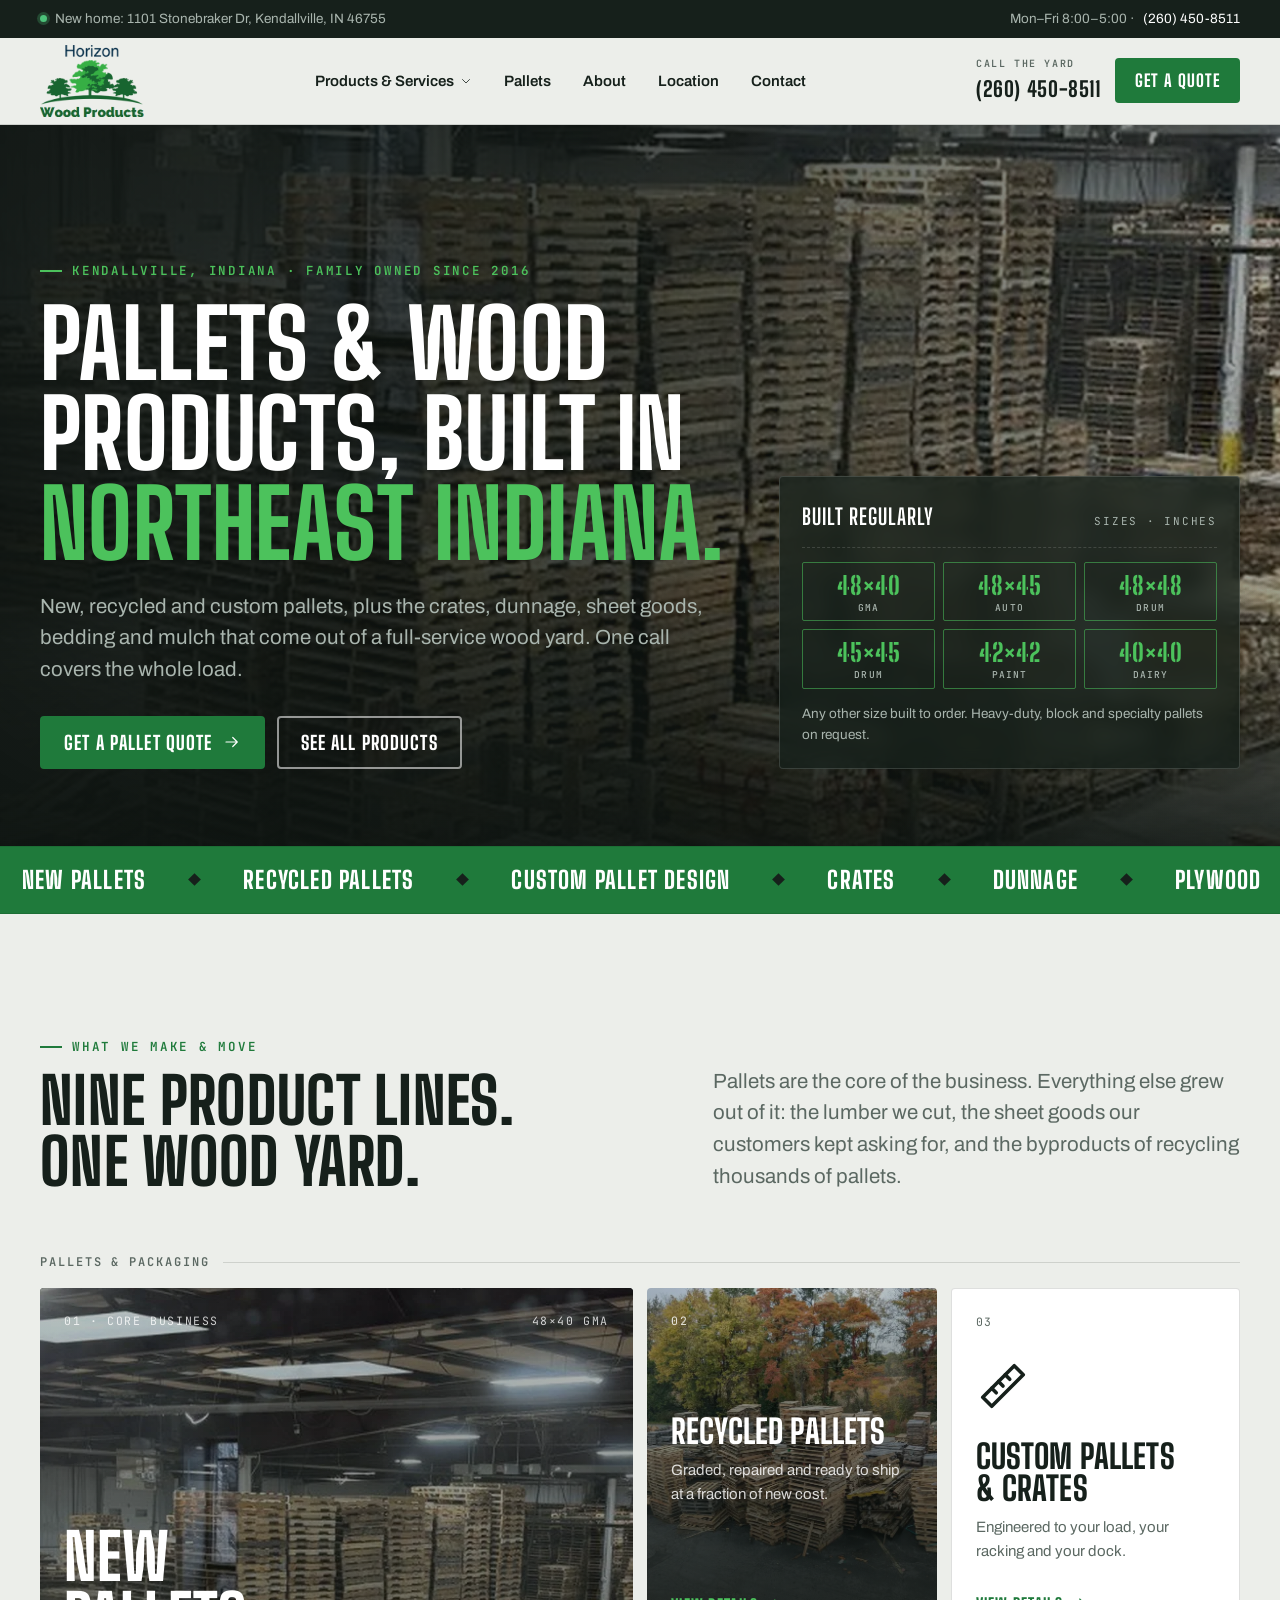
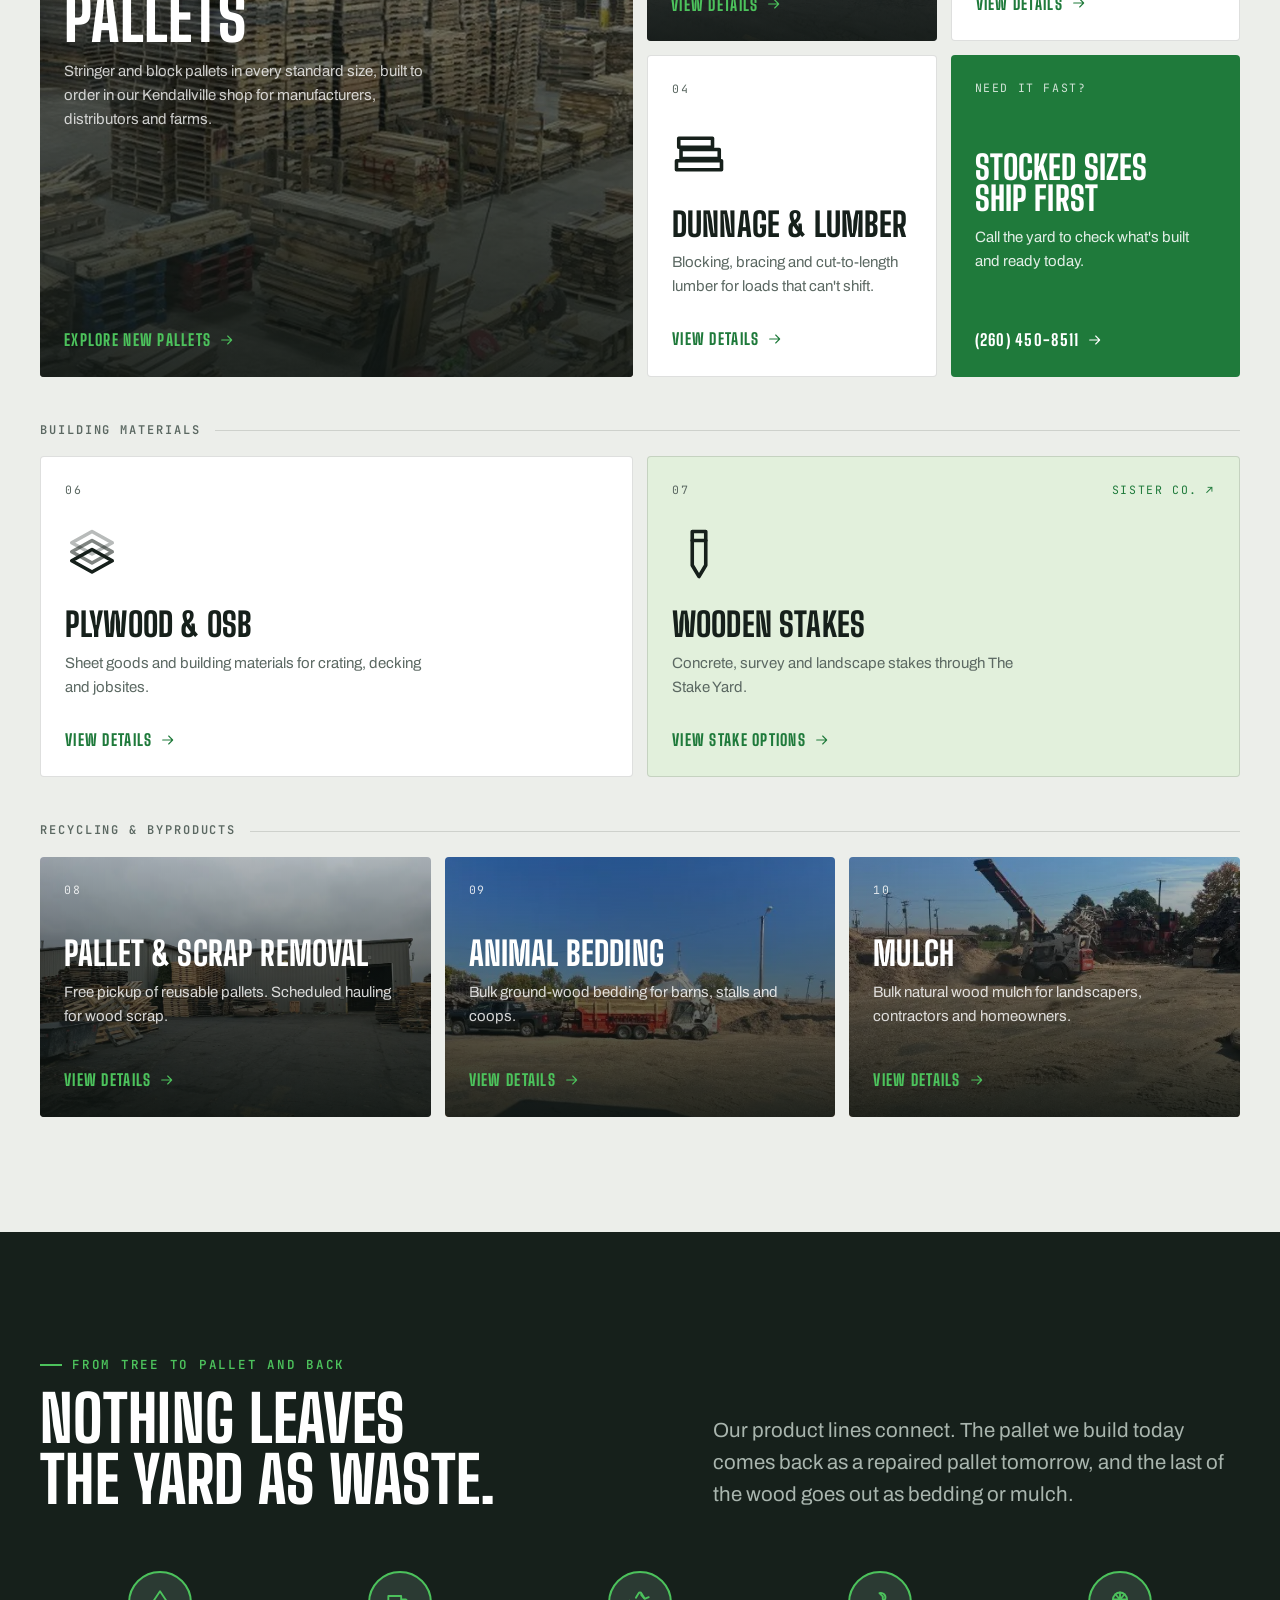
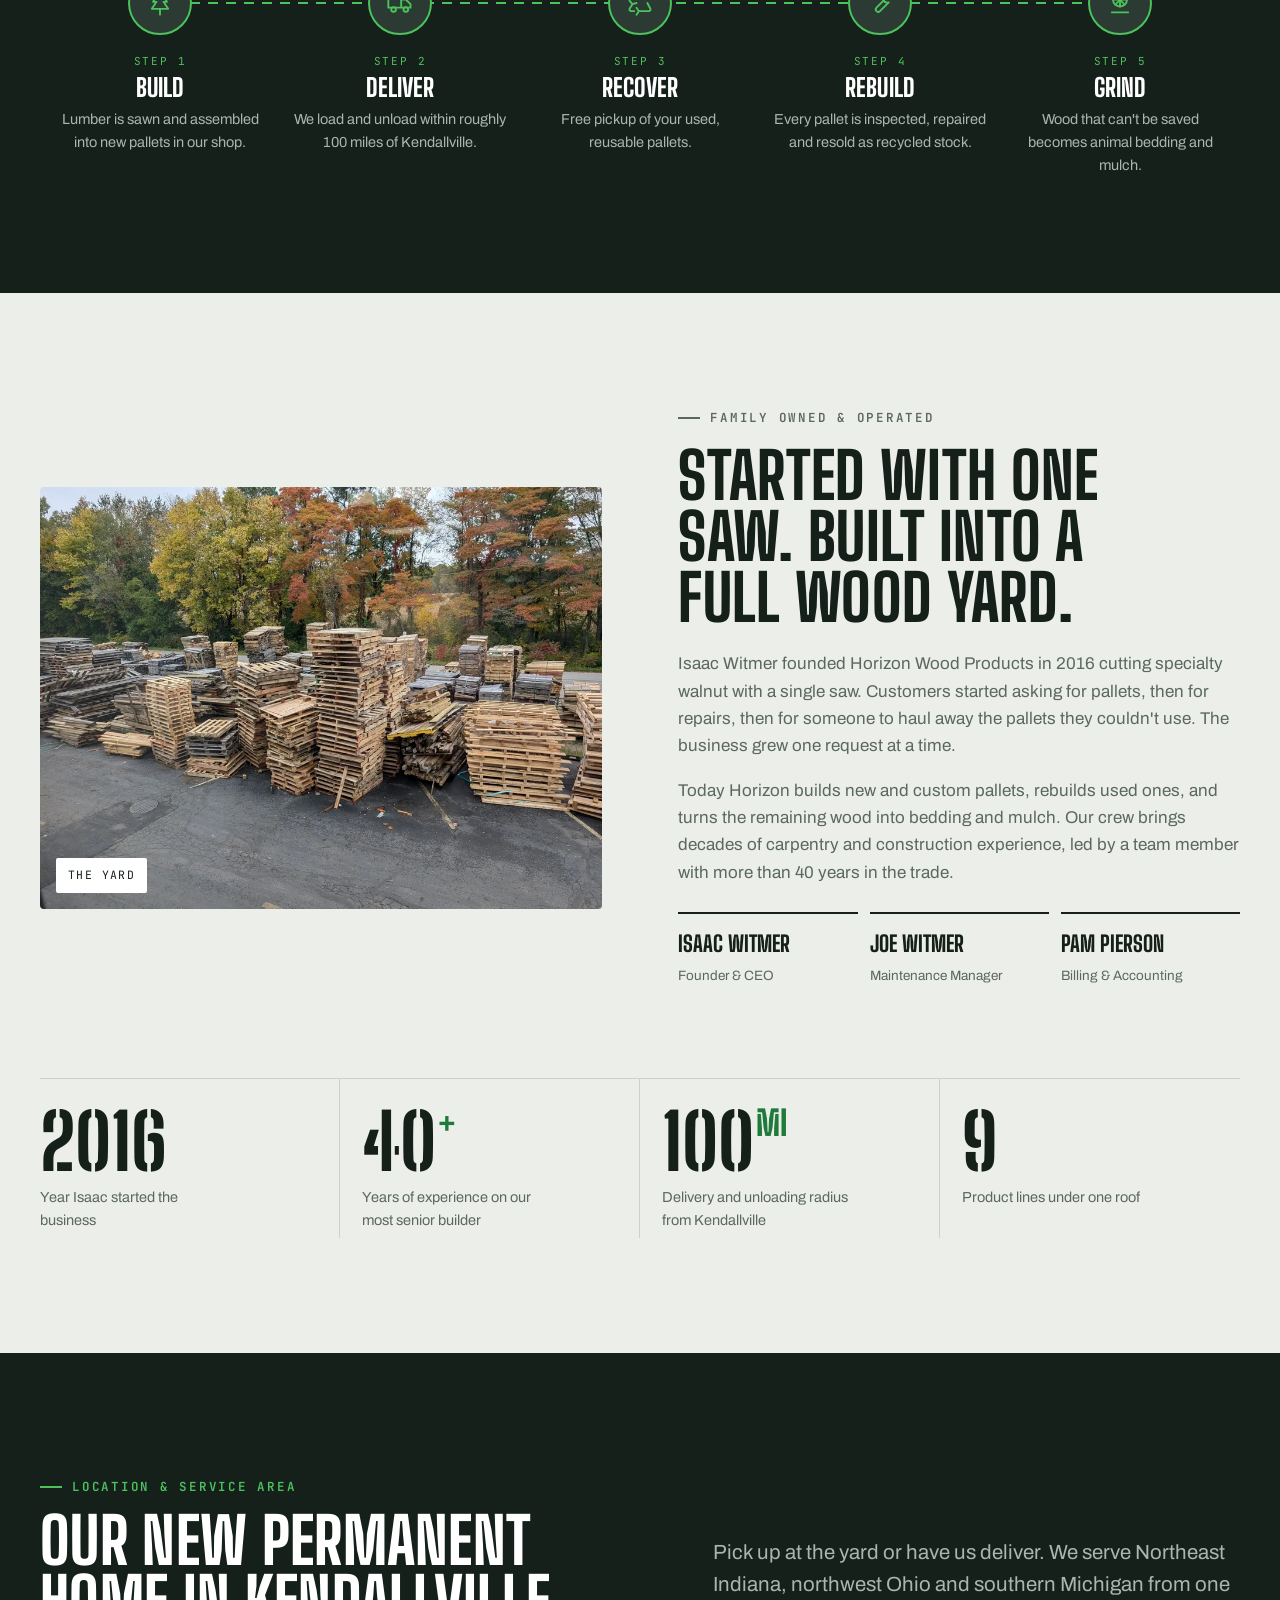
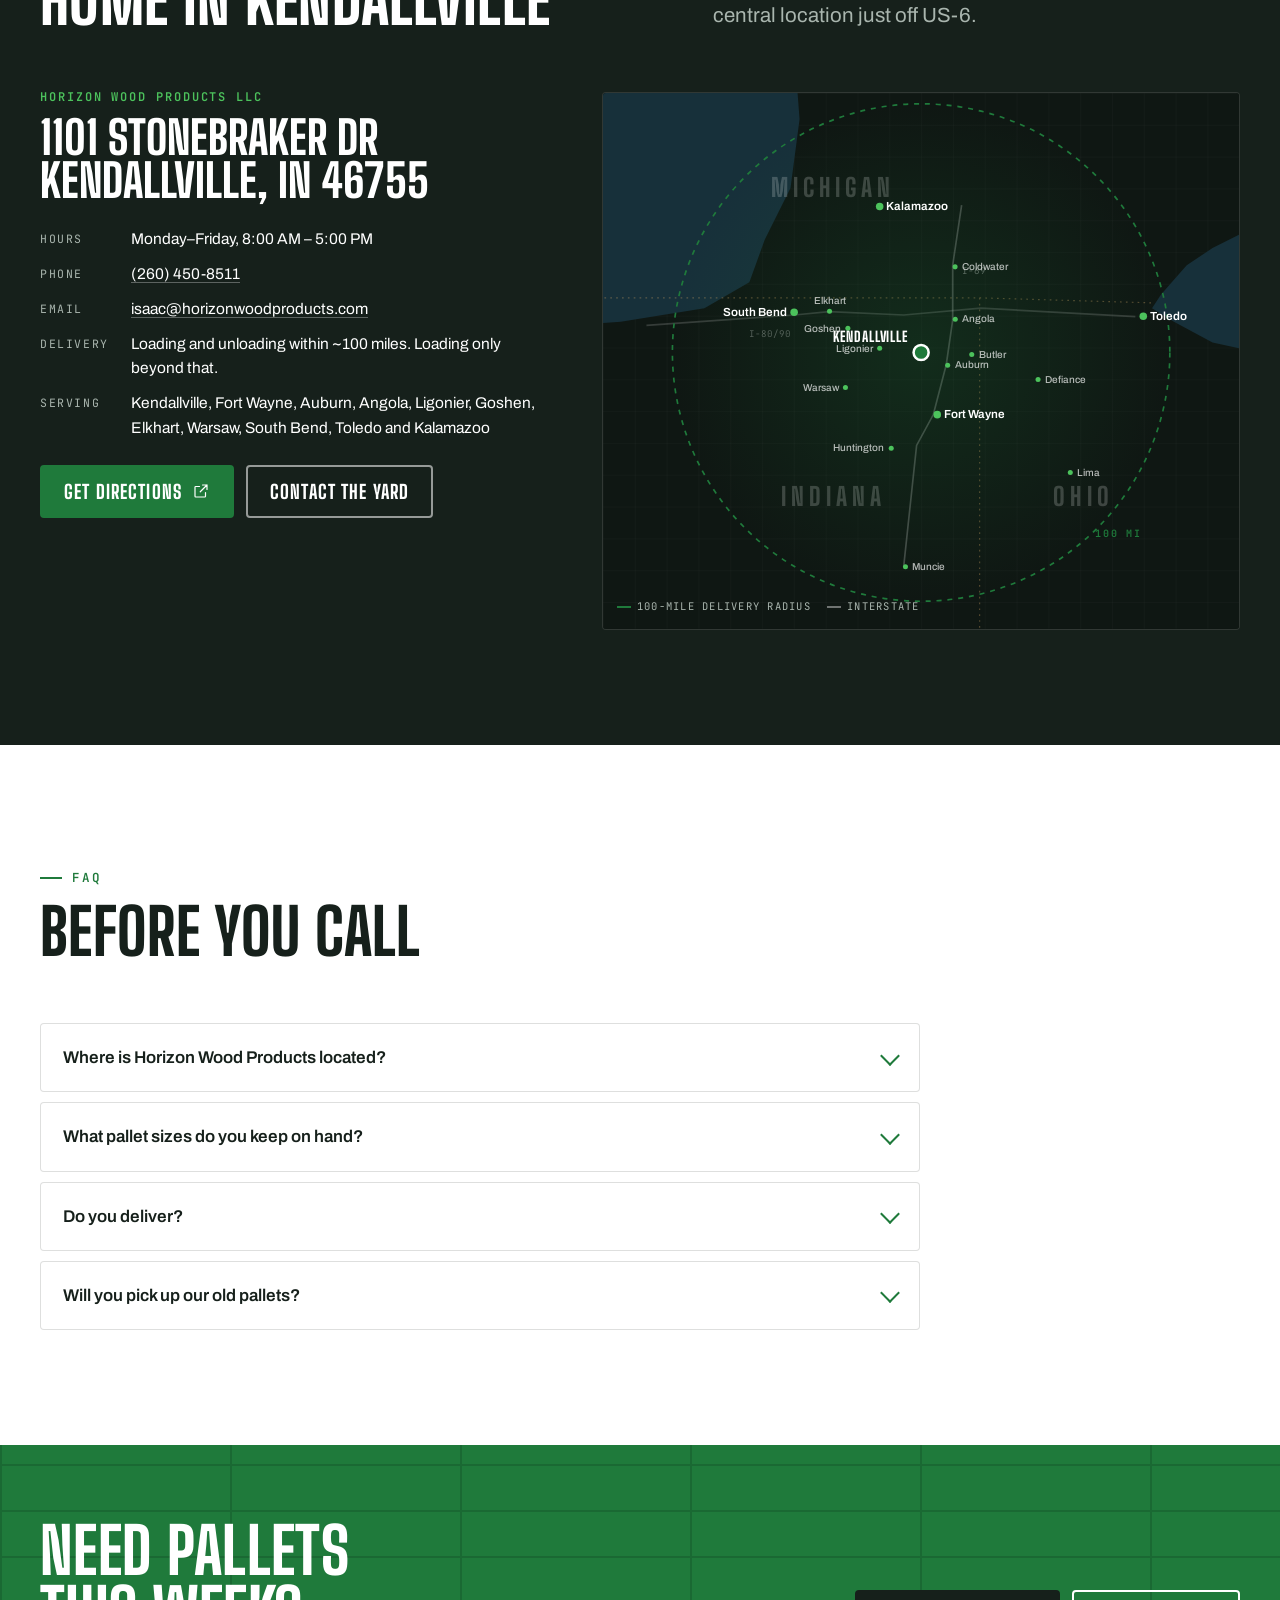
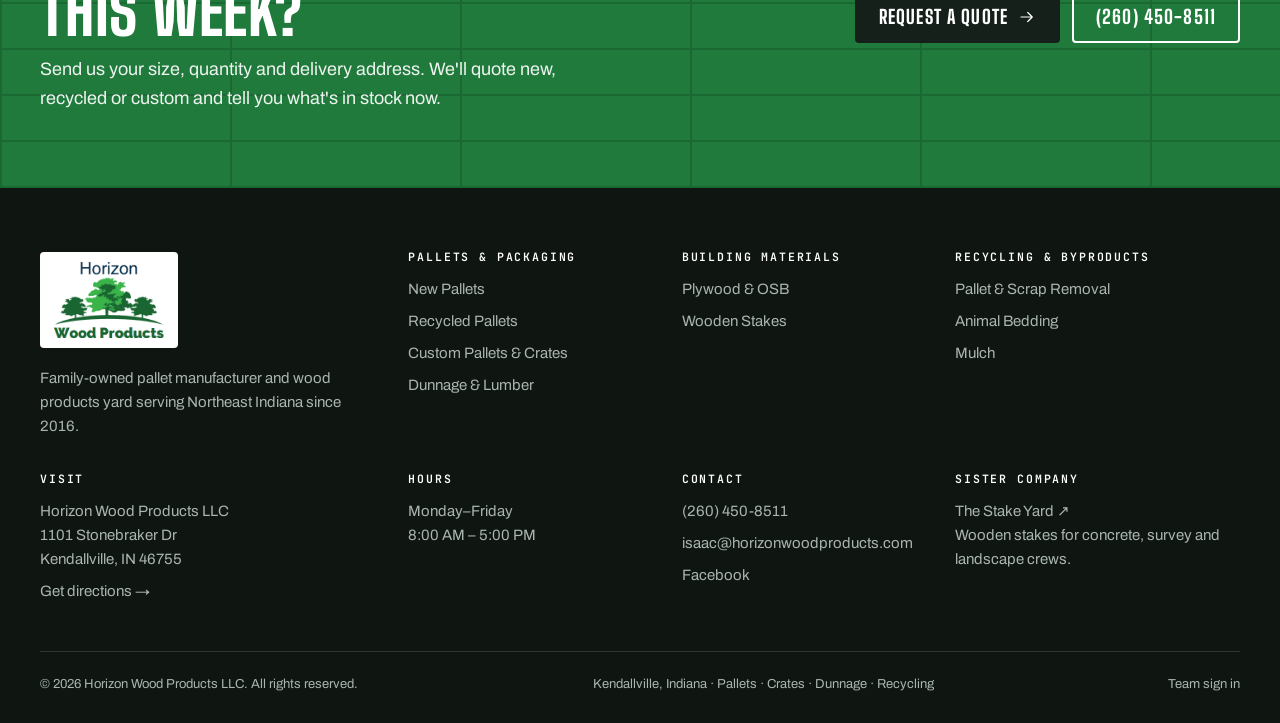
==== commit 973ace02: "Footer: Team sign in link to HWP HQ Co-Authored-By: Claude Opus 5.5 <noreply@anthropic.com> Claude-S" ====
--- a/index.html
+++ b/index.html
@@ -181,7 +181,7 @@
       <div><h3>CONTACT</h3><ul><li><a href="tel:+12604508511">(260) 450-8511</a></li><li><a href="mailto:isaac@horizonwoodproducts.com">isaac@horizonwoodproducts.com</a></li><li><a href="https://www.facebook.com/profile.php?id=100089340871191" rel="noopener" target="_blank">Facebook</a></li></ul></div>
       <div><h3>SISTER COMPANY</h3><p><a href="https://thestakeyard.com/" rel="noopener" target="_blank">The Stake Yard ↗</a><br>Wooden stakes for concrete, survey and landscape crews.</p></div>
     </div>
-    <div class="foot-base"><span>© <span data-year>2026</span> Horizon Wood Products LLC. All rights reserved.</span><span>Kendallville, Indiana · Pallets · Crates · Dunnage · Recycling</span></div>
+    <div class="foot-base"><span>© <span data-year>2026</span> Horizon Wood Products LLC. All rights reserved.</span><span>Kendallville, Indiana · Pallets · Crates · Dunnage · Recycling</span><a href="https://hwp-hq.web.app" rel="nofollow">Team sign in</a></div>
   </div>
 </footer>
 <script src="assets/js/main.js" defer></script>
